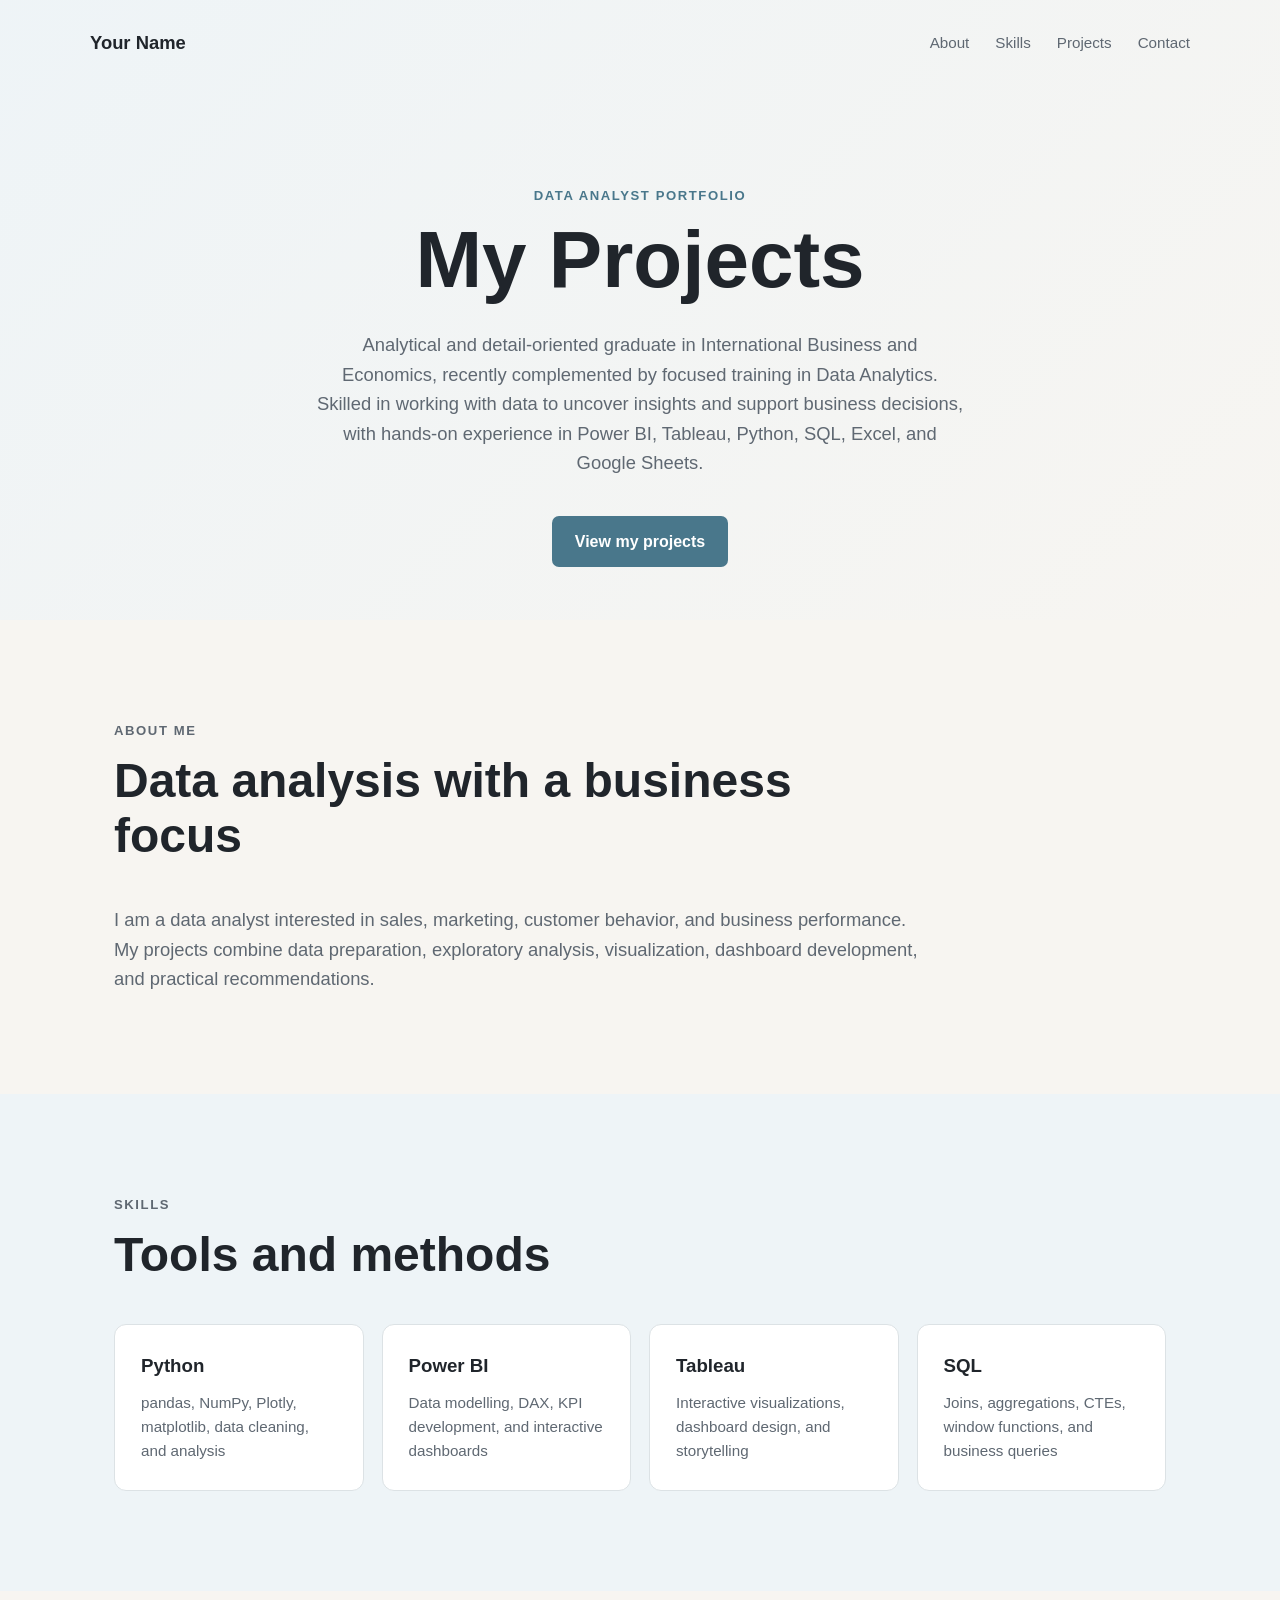
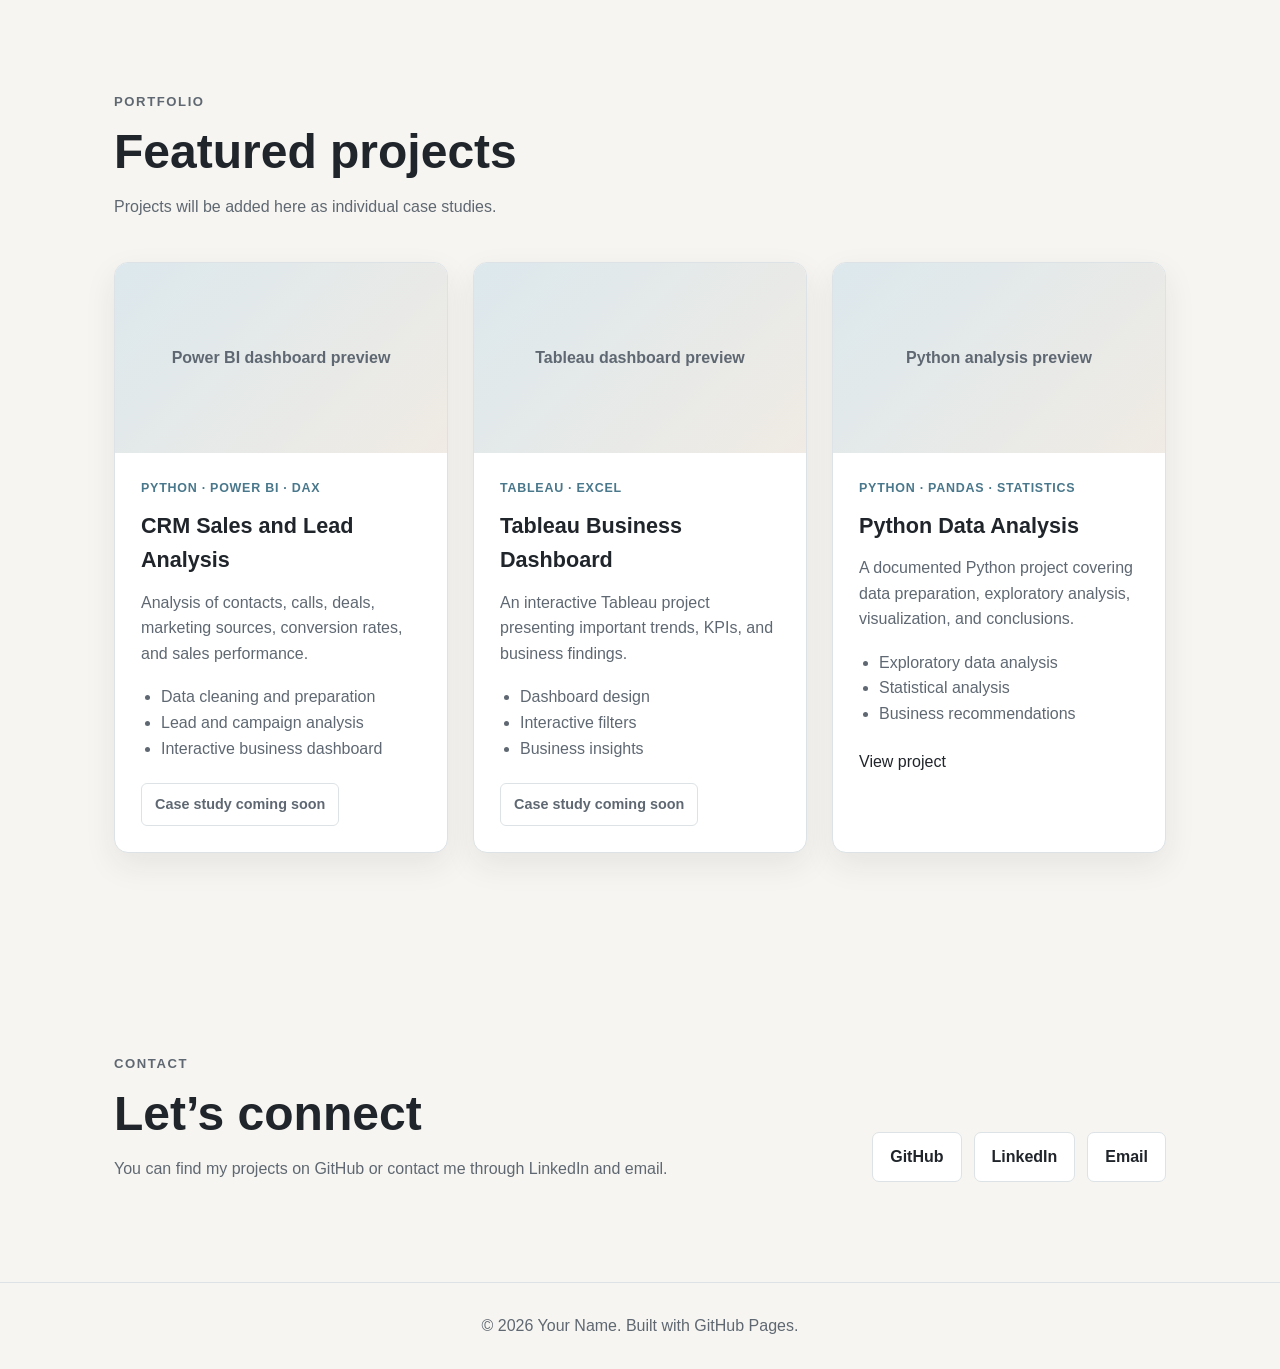
==== index.html @ 06b137b9 "Update index.html" ====
<!DOCTYPE html>
<html lang="en">
<head>
    <meta charset="UTF-8">

    <meta
        name="viewport"
        content="width=device-width, initial-scale=1.0"
    >

    <meta
        name="description"
        content="Data analyst portfolio featuring Python, Power BI, and Tableau projects."
    >

    <title>Kateryna Tevs | Data Analyst</title>

    <link rel="stylesheet" href="style.css">
</head>

<body>

    <header class="hero">
        <nav class="navigation">
            <a class="logo" href="#">Your Name</a>

            <div class="navigation-links">
                <a href="#about">About</a>
                <a href="#skills">Skills</a>
                <a href="#projects">Projects</a>
                <a href="#contact">Contact</a>
            </div>
        </nav>

        <div class="hero-content">
            <p class="eyebrow">Data Analyst Portfolio</p>

            <h1>
                My Projects
            </h1>

            <p class="hero-description">
              Analytical and detail-oriented graduate in International Business and Economics, recently complemented by focused training in Data Analytics. 
              Skilled in working with data to uncover insights and support business decisions, with hands-on experience in Power BI, Tableau, Python, SQL, Excel, and Google Sheets.
            </p>

            <a class="primary-button" href="#projects">
                View my projects
            </a>
        </div>
    </header>

    <main>

        <section id="about" class="section">
            <div class="section-heading">
                <p class="eyebrow">About me</p>
                <h2>Data analysis with a business focus</h2>
            </div>

            <p class="about-text">
                I am a data analyst interested in sales, marketing,
                customer behavior, and business performance. My projects
                combine data preparation, exploratory analysis,
                visualization, dashboard development, and practical
                recommendations.
            </p>
        </section>

        <section id="skills" class="section alternate-section">
            <div class="section-heading">
                <p class="eyebrow">Skills</p>
                <h2>Tools and methods</h2>
            </div>

            <div class="skills-grid">
                <div class="skill-card">
                    <h3>Python</h3>
                    <p>
                        pandas, NumPy, Plotly, matplotlib,
                        data cleaning, and analysis
                    </p>
                </div>

                <div class="skill-card">
                    <h3>Power BI</h3>
                    <p>
                        Data modelling, DAX, KPI development,
                        and interactive dashboards
                    </p>
                </div>

                <div class="skill-card">
                    <h3>Tableau</h3>
                    <p>
                        Interactive visualizations,
                        dashboard design, and storytelling
                    </p>
                </div>

                <div class="skill-card">
                    <h3>SQL</h3>
                    <p>
                        Joins, aggregations, CTEs,
                        window functions, and business queries
                    </p>
                </div>
            </div>
        </section>

        <section id="projects" class="section">
            <div class="section-heading">
                <p class="eyebrow">Portfolio</p>
                <h2>Featured projects</h2>

                <p>
                    Projects will be added here as individual
                    case studies.
                </p>
            </div>

            <div class="projects-grid">

                <article class="project-card">
                    <div class="project-image placeholder-image">
                        Power BI dashboard preview
                    </div>

                    <div class="project-content">
                        <p class="project-tools">
                            Python · Power BI · DAX
                        </p>

                        <h3>CRM Sales and Lead Analysis</h3>

                        <p>
                            Analysis of contacts, calls, deals,
                            marketing sources, conversion rates,
                            and sales performance.
                        </p>

                        <ul>
                            <li>Data cleaning and preparation</li>
                            <li>Lead and campaign analysis</li>
                            <li>Interactive business dashboard</li>
                        </ul>

                        <span class="coming-soon">
                            Case study coming soon
                        </span>
                    </div>
                </article>

                <article class="project-card">
                    <div class="project-image placeholder-image">
                        Tableau dashboard preview
                    </div>

                    <div class="project-content">
                        <p class="project-tools">
                            Tableau · Excel
                        </p>

                        <h3>Tableau Business Dashboard</h3>

                        <p>
                            An interactive Tableau project presenting
                            important trends, KPIs, and business findings.
                        </p>

                        <ul>
                            <li>Dashboard design</li>
                            <li>Interactive filters</li>
                            <li>Business insights</li>
                        </ul>

                        <span class="coming-soon">
                            Case study coming soon
                        </span>
                    </div>
                </article>

                <article class="project-card">
                    <div class="project-image placeholder-image">
                        Python analysis preview
                    </div>

                    <div class="project-content">
                        <p class="project-tools">
                            Python · pandas · Statistics
                        </p>

                        <h3>Python Data Analysis</h3>

                        <p>
                            A documented Python project covering data
                            preparation, exploratory analysis,
                            visualization, and conclusions.
                        </p>

                        <ul>
                            <li>Exploratory data analysis</li>
                            <li>Statistical analysis</li>
                            <li>Business recommendations</li>
                        </ul>

                        <a
                            class="project-button"
                            href="crm-project.html"
                        >
                            View project
                       </a>
                    </div>
                </article>

            </div>
        </section>

        <section id="contact" class="section contact-section">
            <div>
                <p class="eyebrow">Contact</p>
                <h2>Let’s connect</h2>

                <p>
                    You can find my projects on GitHub or contact
                    me through LinkedIn and email.
                </p>
            </div>

            <div class="contact-links">
                <a
                    href="https://github.com/YOUR-GITHUB-USERNAME"
                    target="_blank"
                    rel="noopener noreferrer"
                >
                    GitHub
                </a>

                <a
                    href="YOUR-LINKEDIN-URL"
                    target="_blank"
                    rel="noopener noreferrer"
                >
                    LinkedIn
                </a>

                <a href="mailto:YOUR-EMAIL">
                    Email
                </a>
            </div>
        </section>

    </main>

    <footer>
        <p>
            © 2026 Your Name. Built with GitHub Pages.
        </p>
    </footer>

</body>
</html>
---- style.css ----
:root {
    --background: #f7f5f1;
    --surface: #ffffff;
    --alternate: #eef4f7;
    --text: #20252b;
    --muted: #5f6872;
    --accent: #49778b;
    --accent-dark: #315a6c;
    --border: #dce2e5;
    --shadow: 0 12px 32px rgba(30, 42, 50, 0.08);
    --max-width: 1100px;
}

* {
    box-sizing: border-box;
    margin: 0;
    padding: 0;
}

html {
    scroll-behavior: smooth;
}

body {
    background: var(--background);
    color: var(--text);
    font-family:
        Arial,
        Helvetica,
        sans-serif;
    line-height: 1.6;
}

a {
    color: inherit;
    text-decoration: none;
}

.hero {
    min-height: 620px;
    padding: 0 24px;
    background:
        linear-gradient(
            135deg,
            rgba(238, 244, 247, 0.98),
            rgba(247, 245, 241, 0.96)
        );
}

.navigation {
    max-width: var(--max-width);
    margin: 0 auto;
    padding: 28px 0;
    display: flex;
    align-items: center;
    justify-content: space-between;
}

.logo {
    font-size: 1.15rem;
    font-weight: 700;
}

.navigation-links {
    display: flex;
    gap: 26px;
}

.navigation-links a {
    color: var(--muted);
    font-size: 0.95rem;
}

.navigation-links a:hover {
    color: var(--accent);
}

.hero-content {
    max-width: 780px;
    margin: 100px auto 0;
    text-align: center;
}

.eyebrow {
    margin-bottom: 12px;
    color: var(--accent);
    font-size: 0.82rem;
    font-weight: 700;
    letter-spacing: 0.12em;
    text-transform: uppercase;
}

h1 {
    max-width: 760px;
    margin: 0 auto;
    font-size: clamp(2.6rem, 7vw, 5rem);
    line-height: 1.05;
}

.hero-description {
    max-width: 650px;
    margin: 28px auto;
    color: var(--muted);
    font-size: 1.15rem;
}

.primary-button {
    display: inline-block;
    margin-top: 10px;
    padding: 13px 23px;
    border-radius: 7px;
    background: var(--accent);
    color: white;
    font-weight: 700;
}

.primary-button:hover {
    background: var(--accent-dark);
}

.section {
    max-width: var(--max-width);
    margin: 0 auto;
    padding: 100px 24px;
}

.alternate-section {
    max-width: none;
    padding-right: max(
        24px,
        calc((100% - var(--max-width)) / 2 + 24px)
    );
    padding-left: max(
        24px,
        calc((100% - var(--max-width)) / 2 + 24px)
    );
    background: var(--alternate);
}

.section-heading {
    max-width: 680px;
    margin-bottom: 42px;
}

.section-heading h2,
.contact-section h2 {
    margin-bottom: 15px;
    font-size: clamp(2rem, 4vw, 3rem);
    line-height: 1.15;
}

.section-heading p,
.about-text,
.contact-section p {
    color: var(--muted);
}

.about-text {
    max-width: 820px;
    font-size: 1.15rem;
}

.skills-grid {
    display: grid;
    grid-template-columns: repeat(4, 1fr);
    gap: 18px;
}

.skill-card {
    padding: 26px;
    border: 1px solid var(--border);
    border-radius: 12px;
    background: var(--surface);
}

.skill-card h3 {
    margin-bottom: 10px;
}

.skill-card p {
    color: var(--muted);
    font-size: 0.95rem;
}

.projects-grid {
    display: grid;
    grid-template-columns: repeat(3, 1fr);
    gap: 25px;
}

.project-card {
    overflow: hidden;
    border: 1px solid var(--border);
    border-radius: 14px;
    background: var(--surface);
    box-shadow: var(--shadow);
}

.project-image {
    width: 100%;
    min-height: 190px;
}

.placeholder-image {
    display: flex;
    align-items: center;
    justify-content: center;
    padding: 25px;
    background:
        linear-gradient(
            135deg,
            #dce8ed,
            #f0ebe4
        );
    color: var(--muted);
    font-weight: 700;
    text-align: center;
}

.project-content {
    padding: 26px;
}

.project-tools {
    margin-bottom: 10px;
    color: var(--accent);
    font-size: 0.78rem;
    font-weight: 700;
    letter-spacing: 0.06em;
    text-transform: uppercase;
}

.project-content h3 {
    margin-bottom: 12px;
    font-size: 1.35rem;
}

.project-content > p:not(.project-tools) {
    color: var(--muted);
}

.project-content ul {
    margin: 18px 0 22px 20px;
    color: var(--muted);
}

.coming-soon {
    display: inline-block;
    padding: 9px 13px;
    border: 1px solid var(--border);
    border-radius: 6px;
    color: var(--muted);
    font-size: 0.9rem;
    font-weight: 700;
}

.contact-section {
    display: flex;
    align-items: end;
    justify-content: space-between;
    gap: 40px;
}

.contact-section > div:first-child {
    max-width: 620px;
}

.contact-links {
    display: flex;
    flex-wrap: wrap;
    gap: 12px;
}

.contact-links a {
    padding: 11px 17px;
    border: 1px solid var(--border);
    border-radius: 7px;
    background: var(--surface);
    font-weight: 700;
}

.contact-links a:hover {
    border-color: var(--accent);
    color: var(--accent);
}

footer {
    padding: 30px 24px;
    border-top: 1px solid var(--border);
    color: var(--muted);
    text-align: center;
}

@media (max-width: 900px) {
    .skills-grid {
        grid-template-columns: repeat(2, 1fr);
    }

    .projects-grid {
        grid-template-columns: 1fr;
    }
}

@media (max-width: 650px) {
    .navigation {
        align-items: flex-start;
        gap: 20px;
    }

    .navigation-links {
        flex-direction: column;
        gap: 6px;
        text-align: right;
    }

    .hero-content {
        margin-top: 65px;
    }

    .skills-grid {
        grid-template-columns: 1fr;
    }

    .contact-section {
        align-items: flex-start;
        flex-direction: column;
    }
}

.project-header {
    padding: 0 24px;
    border-bottom: 1px solid var(--border);
    background: var(--surface);
}

.project-page {
    max-width: 950px;
    margin: 0 auto;
    padding: 80px 24px 110px;
}

.project-introduction {
    margin-bottom: 80px;
}

.project-introduction h1 {
    max-width: 850px;
    margin: 0;
    font-size: clamp(2.6rem, 6vw, 4.8rem);
}

.project-summary {
    max-width: 760px;
    margin-top: 25px;
    color: var(--muted);
    font-size: 1.2rem;
}

.project-section {
    margin-bottom: 80px;
}

.project-section h2 {
    margin-bottom: 18px;
    font-size: clamp(1.7rem, 4vw, 2.5rem);
}

.project-section > p {
    max-width: 780px;
    margin-bottom: 28px;
    color: var(--muted);
    font-size: 1.05rem;
}

.workflow-list,
.findings-list {
    margin-left: 24px;
    color: var(--muted);
}

.workflow-list li,
.findings-list li {
    margin-bottom: 12px;
    padding-left: 6px;
}

.project-screenshot {
    display: block;
    width: 100%;
    height: auto;
    border: 1px solid var(--border);
    border-radius: 12px;
    box-shadow: var(--shadow);
}

.screenshot-link {
    display: block;
}

.screenshot-link:hover .project-screenshot {
    transform: translateY(-2px);
}

.project-screenshot {
    transition: transform 0.2s ease;
}

.project-tags {
    display: flex;
    flex-wrap: wrap;
    gap: 10px;
}

.project-tags span {
    padding: 8px 13px;
    border: 1px solid var(--border);
    border-radius: 20px;
    background: var(--surface);
    color: var(--muted);
    font-size: 0.9rem;
    font-weight: 700;
}

.project-navigation {
    padding-top: 20px;
}
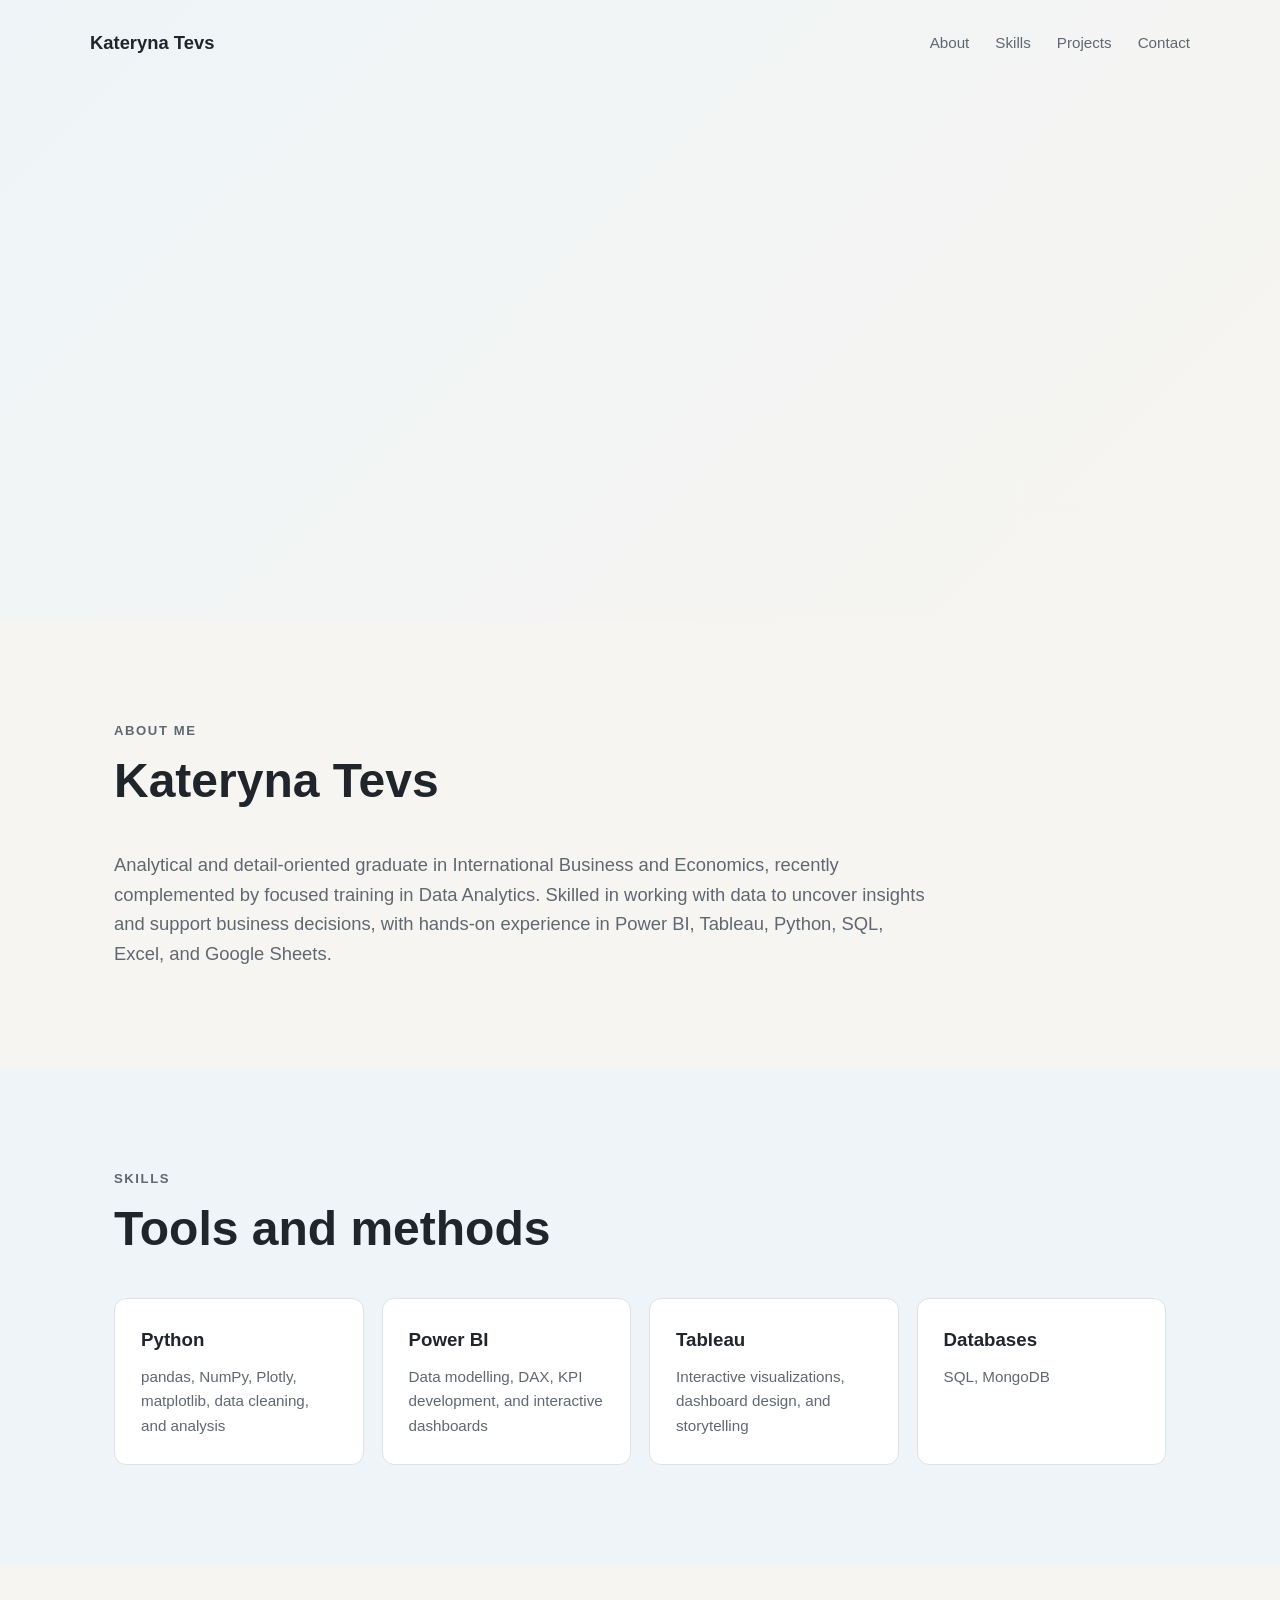
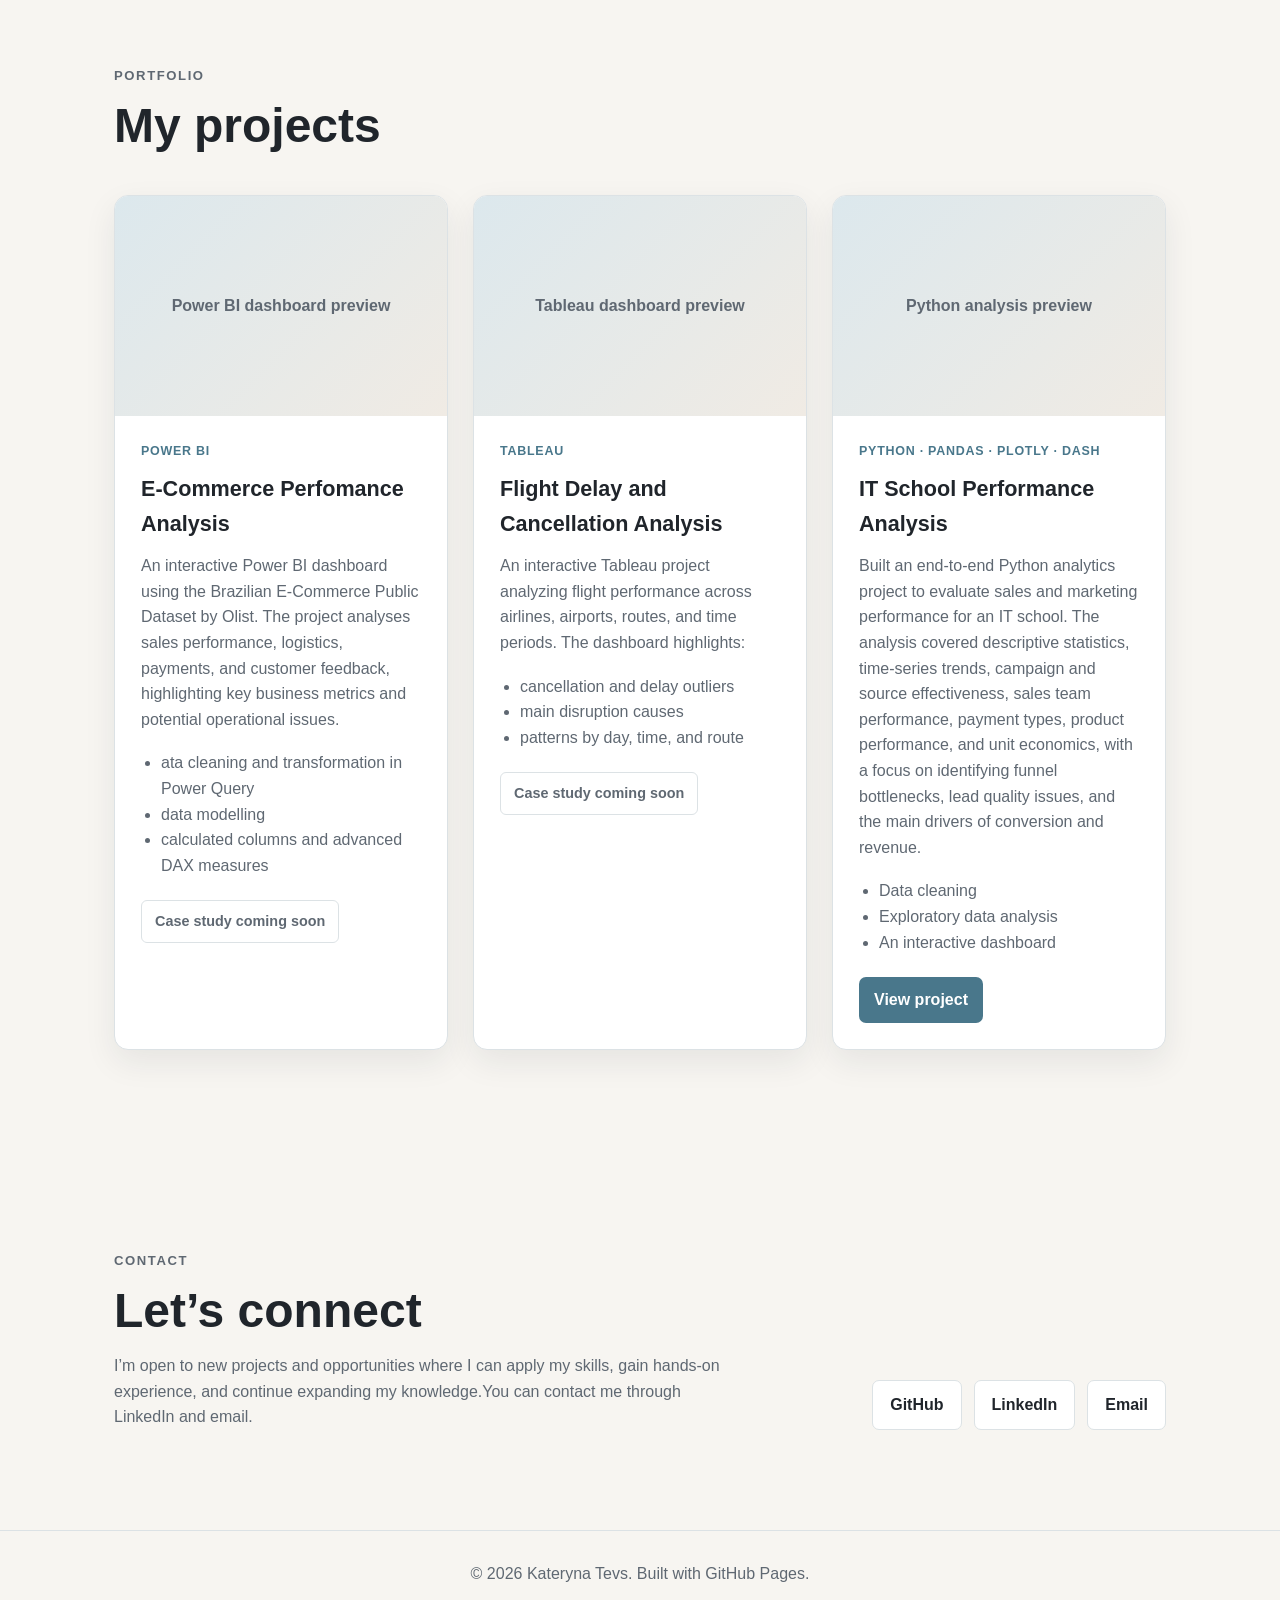
==== commit e80fd929: "Update index.html" ====
--- a/index.html
+++ b/index.html
@@ -22,7 +22,7 @@
 
     <header class="hero">
         <nav class="navigation">
-            <a class="logo" href="#">Your Name</a>
+            <a class="logo" href="#">Kateryna Tevs</a>
 
             <div class="navigation-links">
                 <a href="#about">About</a>
@@ -32,22 +32,6 @@
             </div>
         </nav>
 
-        <div class="hero-content">
-            <p class="eyebrow">Data Analyst Portfolio</p>
-
-            <h1>
-                My Projects
-            </h1>
-
-            <p class="hero-description">
-              Analytical and detail-oriented graduate in International Business and Economics, recently complemented by focused training in Data Analytics. 
-              Skilled in working with data to uncover insights and support business decisions, with hands-on experience in Power BI, Tableau, Python, SQL, Excel, and Google Sheets.
-            </p>
-
-            <a class="primary-button" href="#projects">
-                View my projects
-            </a>
-        </div>
     </header>
 
     <main>
@@ -55,15 +39,12 @@
         <section id="about" class="section">
             <div class="section-heading">
                 <p class="eyebrow">About me</p>
-                <h2>Data analysis with a business focus</h2>
+                <h2>Kateryna Tevs</h2>
             </div>
 
             <p class="about-text">
-                I am a data analyst interested in sales, marketing,
-                customer behavior, and business performance. My projects
-                combine data preparation, exploratory analysis,
-                visualization, dashboard development, and practical
-                recommendations.
+              Analytical and detail-oriented graduate in International Business and Economics, recently complemented by focused training in Data Analytics. 
+              Skilled in working with data to uncover insights and support business decisions, with hands-on experience in Power BI, Tableau, Python, SQL, Excel, and Google Sheets.
             </p>
         </section>
 
@@ -99,10 +80,9 @@
                 </div>
 
                 <div class="skill-card">
-                    <h3>SQL</h3>
-                    <p>
-                        Joins, aggregations, CTEs,
-                        window functions, and business queries
+                    <h3>Databases </h3>
+                    <p>
+                        SQL, MongoDB
                     </p>
                 </div>
             </div>
@@ -111,12 +91,7 @@
         <section id="projects" class="section">
             <div class="section-heading">
                 <p class="eyebrow">Portfolio</p>
-                <h2>Featured projects</h2>
-
-                <p>
-                    Projects will be added here as individual
-                    case studies.
-                </p>
+                <h2>My projects</h2>
             </div>
 
             <div class="projects-grid">
@@ -128,21 +103,20 @@
 
                     <div class="project-content">
                         <p class="project-tools">
-                            Python · Power BI · DAX
-                        </p>
-
-                        <h3>CRM Sales and Lead Analysis</h3>
+                            Power BI
+                        </p>
+
+                        <h3>E-Commerce Perfomance Analysis</h3>
 
                         <p>
-                            Analysis of contacts, calls, deals,
-                            marketing sources, conversion rates,
-                            and sales performance.
+                            An interactive Power BI dashboard using the Brazilian E-Commerce Public Dataset by Olist. 
+                            The project analyses sales performance, logistics, payments, and customer feedback, highlighting key business metrics and potential operational issues. 
                         </p>
 
                         <ul>
-                            <li>Data cleaning and preparation</li>
-                            <li>Lead and campaign analysis</li>
-                            <li>Interactive business dashboard</li>
+                            <li>ata cleaning and transformation in Power Query</li>
+                            <li>data modelling</li>
+                            <li>calculated columns and advanced DAX measures</li>
                         </ul>
 
                         <span class="coming-soon">
@@ -158,20 +132,19 @@
 
                     <div class="project-content">
                         <p class="project-tools">
-                            Tableau · Excel
-                        </p>
-
-                        <h3>Tableau Business Dashboard</h3>
+                            Tableau 
+                        </p>
+
+                        <h3>Flight Delay and Cancellation Analysis</h3>
 
                         <p>
-                            An interactive Tableau project presenting
-                            important trends, KPIs, and business findings.
+                            An interactive Tableau project analyzing flight performance across airlines, airports, routes, and time periods. The dashboard highlights:
                         </p>
 
                         <ul>
-                            <li>Dashboard design</li>
-                            <li>Interactive filters</li>
-                            <li>Business insights</li>
+                            <li>cancellation and delay outliers</li>
+                            <li>main disruption causes</li>
+                            <li>patterns by day, time, and route</li>
                         </ul>
 
                         <span class="coming-soon">
@@ -187,21 +160,21 @@
 
                     <div class="project-content">
                         <p class="project-tools">
-                            Python · pandas · Statistics
-                        </p>
-
-                        <h3>Python Data Analysis</h3>
+                            Python · pandas · Plotly · Dash
+                        </p>
+
+                        <h3>IT School Performance Analysis</h3>
 
                         <p>
-                            A documented Python project covering data
-                            preparation, exploratory analysis,
-                            visualization, and conclusions.
+                           Built an end-to-end Python analytics project to evaluate sales and marketing performance for an IT school. 
+                           The analysis covered descriptive statistics, time-series trends, campaign and source effectiveness, sales team performance, payment types, product performance, and unit economics, 
+                           with a focus on identifying funnel bottlenecks, lead quality issues, and the main drivers of conversion and revenue.
                         </p>
 
                         <ul>
+                            <li>Data cleaning</li>
                             <li>Exploratory data analysis</li>
-                            <li>Statistical analysis</li>
-                            <li>Business recommendations</li>
+                            <li> An interactive dashboard</li>
                         </ul>
 
                         <a
@@ -209,7 +182,7 @@
                             href="crm-project.html"
                         >
                             View project
-                       </a>
+                        </a>
                     </div>
                 </article>
 
@@ -222,14 +195,14 @@
                 <h2>Let’s connect</h2>
 
                 <p>
-                    You can find my projects on GitHub or contact
+                    I’m open to new projects and opportunities where I can apply my skills, gain hands-on experience, and continue expanding my knowledge.You can contact
                     me through LinkedIn and email.
                 </p>
             </div>
 
             <div class="contact-links">
                 <a
-                    href="https://github.com/YOUR-GITHUB-USERNAME"
+                    href="https://github.com/katetevs"
                     target="_blank"
                     rel="noopener noreferrer"
                 >
@@ -237,14 +210,14 @@
                 </a>
 
                 <a
-                    href="YOUR-LINKEDIN-URL"
+                    href="www.linkedin.com/in/kateryna-tevs-664054401"
                     target="_blank"
                     rel="noopener noreferrer"
                 >
                     LinkedIn
                 </a>
 
-                <a href="mailto:YOUR-EMAIL">
+                <a href="mailto:tkate.studium@gmail.com">
                     Email
                 </a>
             </div>
@@ -254,7 +227,7 @@
 
     <footer>
         <p>
-            © 2026 Your Name. Built with GitHub Pages.
+            © 2026 Kateryna Tevs. Built with GitHub Pages.
         </p>
     </footer>
 
--- a/style.css
+++ b/style.css
@@ -11,6 +11,8 @@
     --max-width: 1100px;
 }
 
+/* General reset */
+
 * {
     box-sizing: border-box;
     margin: 0;
@@ -24,10 +26,7 @@
 body {
     background: var(--background);
     color: var(--text);
-    font-family:
-        Arial,
-        Helvetica,
-        sans-serif;
+    font-family: Arial, Helvetica, sans-serif;
     line-height: 1.6;
 }
 
@@ -35,6 +34,42 @@
     color: inherit;
     text-decoration: none;
 }
+
+img {
+    max-width: 100%;
+}
+
+/* Navigation */
+
+.navigation {
+    display: flex;
+    align-items: center;
+    justify-content: space-between;
+    max-width: var(--max-width);
+    margin: 0 auto;
+    padding: 28px 0;
+}
+
+.logo {
+    font-size: 1.15rem;
+    font-weight: 700;
+}
+
+.navigation-links {
+    display: flex;
+    gap: 26px;
+}
+
+.navigation-links a {
+    color: var(--muted);
+    font-size: 0.95rem;
+}
+
+.navigation-links a:hover {
+    color: var(--accent);
+}
+
+/* Homepage hero */
 
 .hero {
     min-height: 620px;
@@ -47,34 +82,6 @@
         );
 }
 
-.navigation {
-    max-width: var(--max-width);
-    margin: 0 auto;
-    padding: 28px 0;
-    display: flex;
-    align-items: center;
-    justify-content: space-between;
-}
-
-.logo {
-    font-size: 1.15rem;
-    font-weight: 700;
-}
-
-.navigation-links {
-    display: flex;
-    gap: 26px;
-}
-
-.navigation-links a {
-    color: var(--muted);
-    font-size: 0.95rem;
-}
-
-.navigation-links a:hover {
-    color: var(--accent);
-}
-
 .hero-content {
     max-width: 780px;
     margin: 100px auto 0;
@@ -104,19 +111,36 @@
     font-size: 1.15rem;
 }
 
-.primary-button {
+/* Buttons */
+
+.primary-button,
+.project-button {
     display: inline-block;
-    margin-top: 10px;
-    padding: 13px 23px;
     border-radius: 7px;
     background: var(--accent);
     color: white;
     font-weight: 700;
-}
-
-.primary-button:hover {
+    transition:
+        background 0.2s ease,
+        transform 0.2s ease;
+}
+
+.primary-button {
+    margin-top: 10px;
+    padding: 13px 23px;
+}
+
+.project-button {
+    padding: 10px 15px;
+}
+
+.primary-button:hover,
+.project-button:hover {
     background: var(--accent-dark);
-}
+    transform: translateY(-1px);
+}
+
+/* Main sections */
 
 .section {
     max-width: var(--max-width);
@@ -160,6 +184,8 @@
     font-size: 1.15rem;
 }
 
+/* Skills */
+
 .skills-grid {
     display: grid;
     grid-template-columns: repeat(4, 1fr);
@@ -181,6 +207,8 @@
     color: var(--muted);
     font-size: 0.95rem;
 }
+
+/* Project cards */
 
 .projects-grid {
     display: grid;
@@ -197,14 +225,18 @@
 }
 
 .project-image {
+    display: block;
     width: 100%;
-    min-height: 190px;
+    height: 220px;
+    object-fit: cover;
+    object-position: top;
 }
 
 .placeholder-image {
     display: flex;
     align-items: center;
     justify-content: center;
+    min-height: 220px;
     padding: 25px;
     background:
         linear-gradient(
@@ -254,9 +286,11 @@
     font-weight: 700;
 }
 
+/* Contact section */
+
 .contact-section {
     display: flex;
-    align-items: end;
+    align-items: flex-end;
     justify-content: space-between;
     gap: 40px;
 }
@@ -277,55 +311,19 @@
     border-radius: 7px;
     background: var(--surface);
     font-weight: 700;
+    transition:
+        border-color 0.2s ease,
+        color 0.2s ease,
+        transform 0.2s ease;
 }
 
 .contact-links a:hover {
     border-color: var(--accent);
     color: var(--accent);
-}
-
-footer {
-    padding: 30px 24px;
-    border-top: 1px solid var(--border);
-    color: var(--muted);
-    text-align: center;
-}
-
-@media (max-width: 900px) {
-    .skills-grid {
-        grid-template-columns: repeat(2, 1fr);
-    }
-
-    .projects-grid {
-        grid-template-columns: 1fr;
-    }
-}
-
-@media (max-width: 650px) {
-    .navigation {
-        align-items: flex-start;
-        gap: 20px;
-    }
-
-    .navigation-links {
-        flex-direction: column;
-        gap: 6px;
-        text-align: right;
-    }
-
-    .hero-content {
-        margin-top: 65px;
-    }
-
-    .skills-grid {
-        grid-template-columns: 1fr;
-    }
-
-    .contact-section {
-        align-items: flex-start;
-        flex-direction: column;
-    }
-}
+    transform: translateY(-1px);
+}
+
+/* Separate project pages */
 
 .project-header {
     padding: 0 24px;
@@ -382,6 +380,12 @@
 .findings-list li {
     margin-bottom: 12px;
     padding-left: 6px;
+}
+
+/* Project screenshots */
+
+.screenshot-link {
+    display: block;
 }
 
 .project-screenshot {
@@ -391,19 +395,14 @@
     border: 1px solid var(--border);
     border-radius: 12px;
     box-shadow: var(--shadow);
-}
-
-.screenshot-link {
-    display: block;
+    transition: transform 0.2s ease;
 }
 
 .screenshot-link:hover .project-screenshot {
     transform: translateY(-2px);
 }
 
-.project-screenshot {
-    transition: transform 0.2s ease;
-}
+/* Project tags */
 
 .project-tags {
     display: flex;
@@ -424,3 +423,93 @@
 .project-navigation {
     padding-top: 20px;
 }
+
+/* Footer */
+
+footer {
+    padding: 30px 24px;
+    border-top: 1px solid var(--border);
+    color: var(--muted);
+    text-align: center;
+}
+
+/* Tablet */
+
+@media (max-width: 900px) {
+    .skills-grid {
+        grid-template-columns: repeat(2, 1fr);
+    }
+
+    .projects-grid {
+        grid-template-columns: 1fr;
+    }
+
+    .project-page {
+        padding-top: 60px;
+    }
+
+    .project-introduction {
+        margin-bottom: 60px;
+    }
+
+    .project-section {
+        margin-bottom: 60px;
+    }
+}
+
+/* Mobile */
+
+@media (max-width: 650px) {
+    .navigation {
+        align-items: flex-start;
+        gap: 20px;
+    }
+
+    .navigation-links {
+        flex-direction: column;
+        gap: 6px;
+        text-align: right;
+    }
+
+    .hero {
+        min-height: 560px;
+    }
+
+    .hero-content {
+        margin-top: 65px;
+    }
+
+    .section {
+        padding-top: 70px;
+        padding-bottom: 70px;
+    }
+
+    .skills-grid {
+        grid-template-columns: 1fr;
+    }
+
+    .contact-section {
+        align-items: flex-start;
+        flex-direction: column;
+    }
+
+    .project-page {
+        padding: 45px 18px 80px;
+    }
+
+    .project-introduction {
+        margin-bottom: 50px;
+    }
+
+    .project-section {
+        margin-bottom: 50px;
+    }
+
+    .project-summary {
+        font-size: 1.05rem;
+    }
+
+    .project-image {
+        height: 190px;
+    }
+}
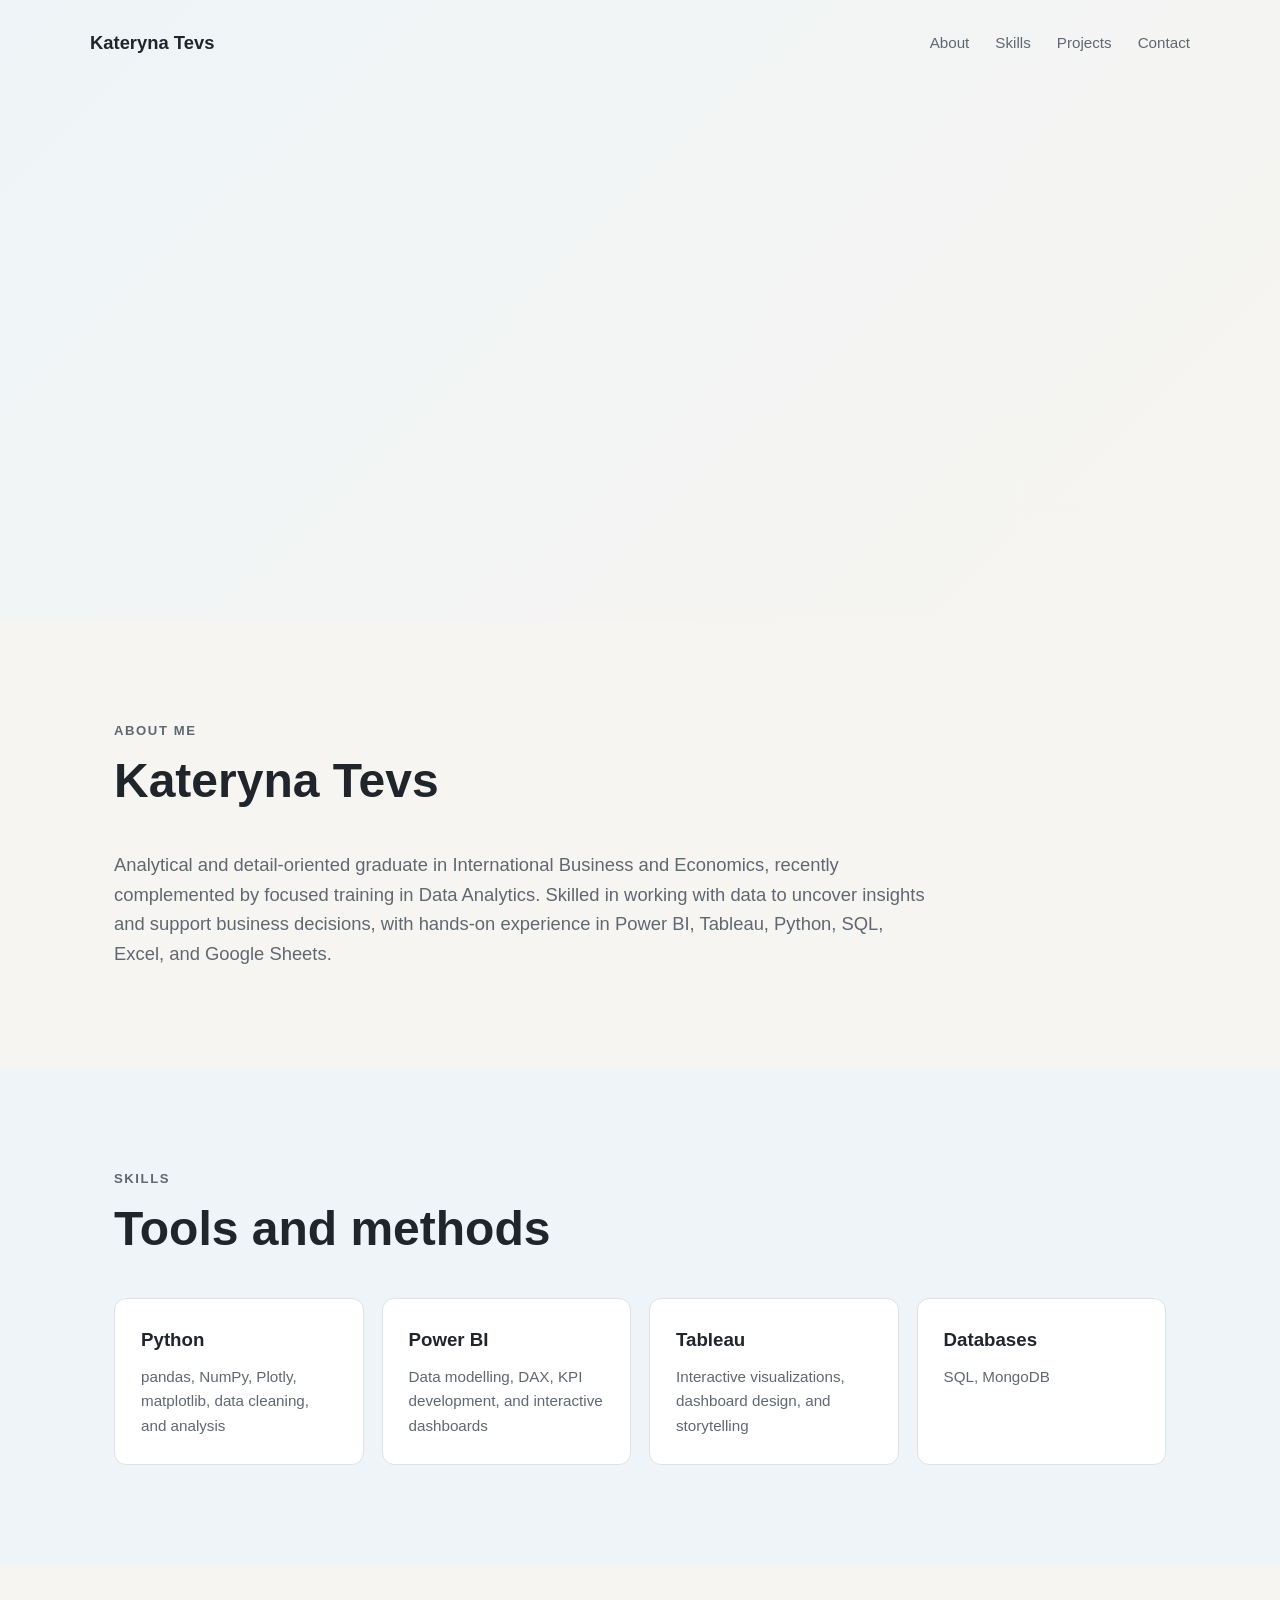
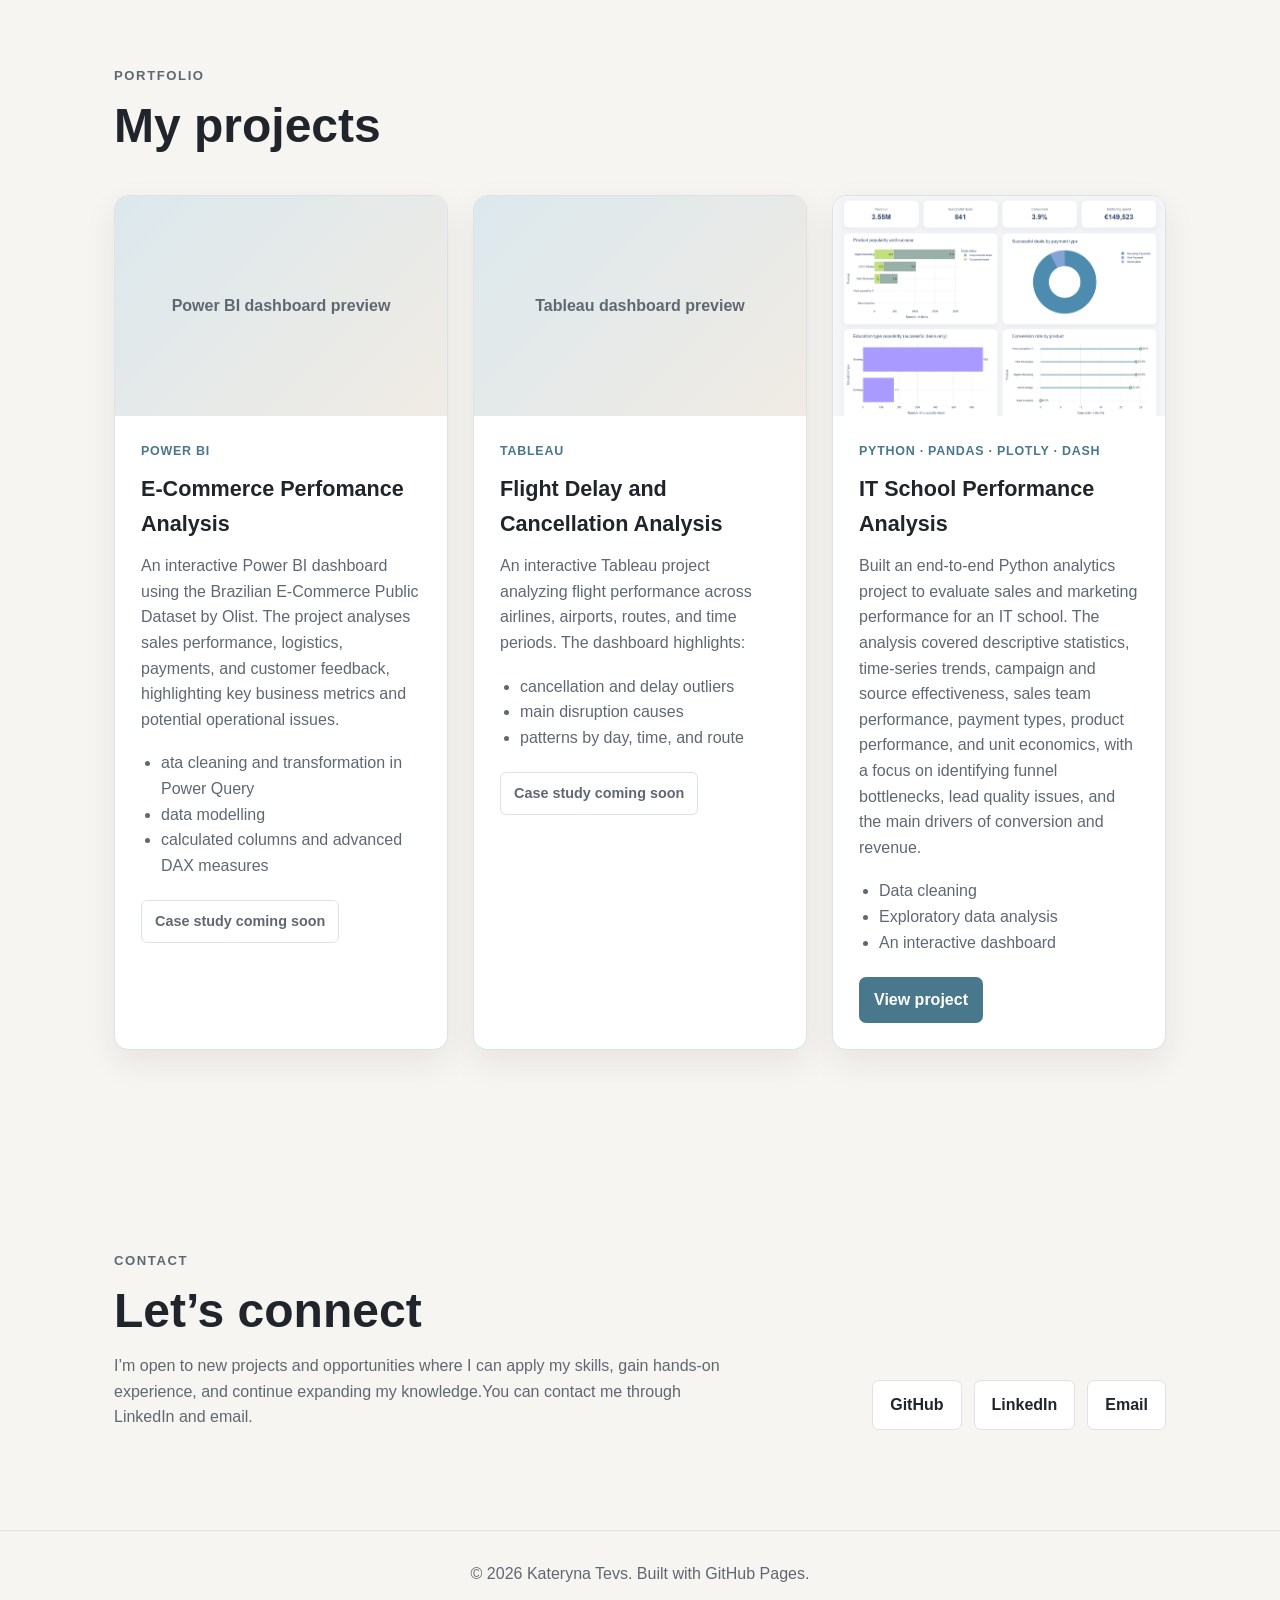
==== commit 446fe362: "Update index.html" ====
--- a/index.html
+++ b/index.html
@@ -154,9 +154,11 @@
                 </article>
 
                 <article class="project-card">
-                    <div class="project-image placeholder-image">
-                        Python analysis preview
-                    </div>
+                    <img
+                        class="project-image"
+                        src="images/crm/python_preview.png"
+                        alt="CRM dashboard overview"
+                    >
 
                     <div class="project-content">
                         <p class="project-tools">
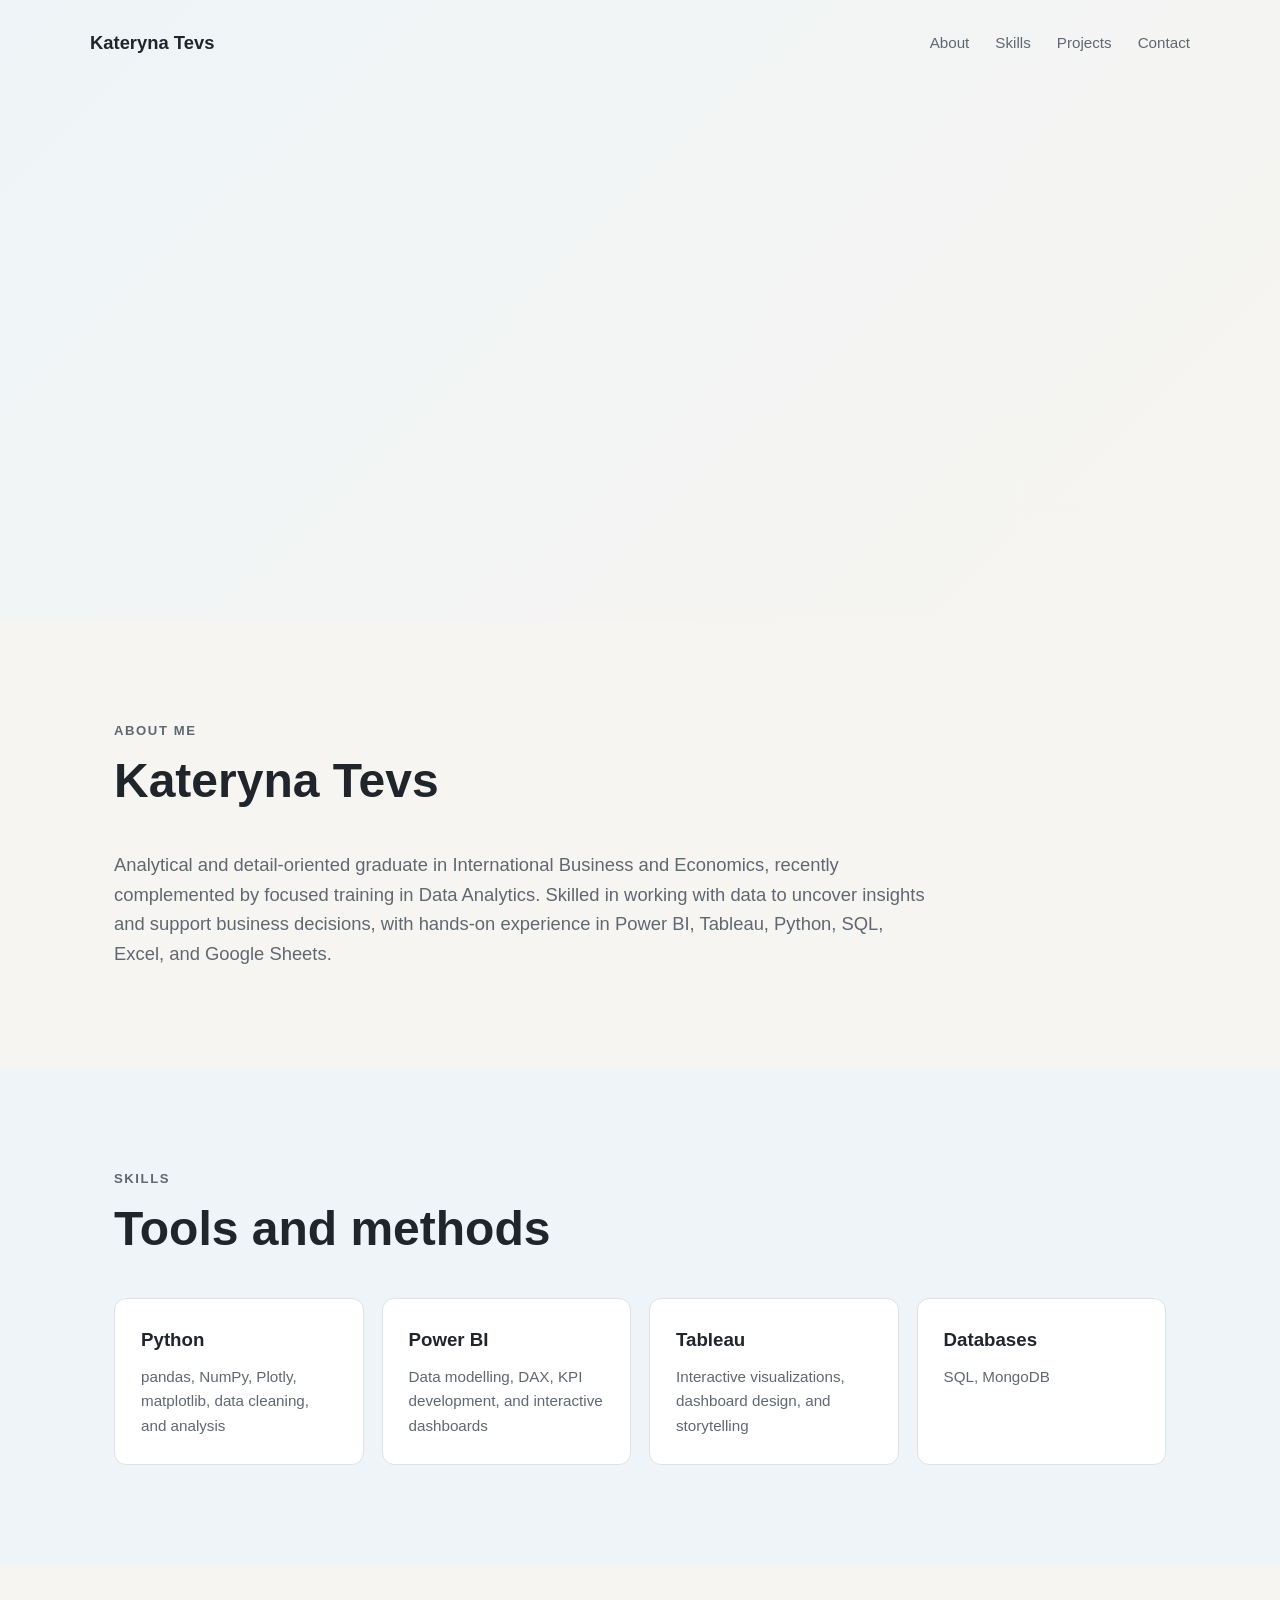
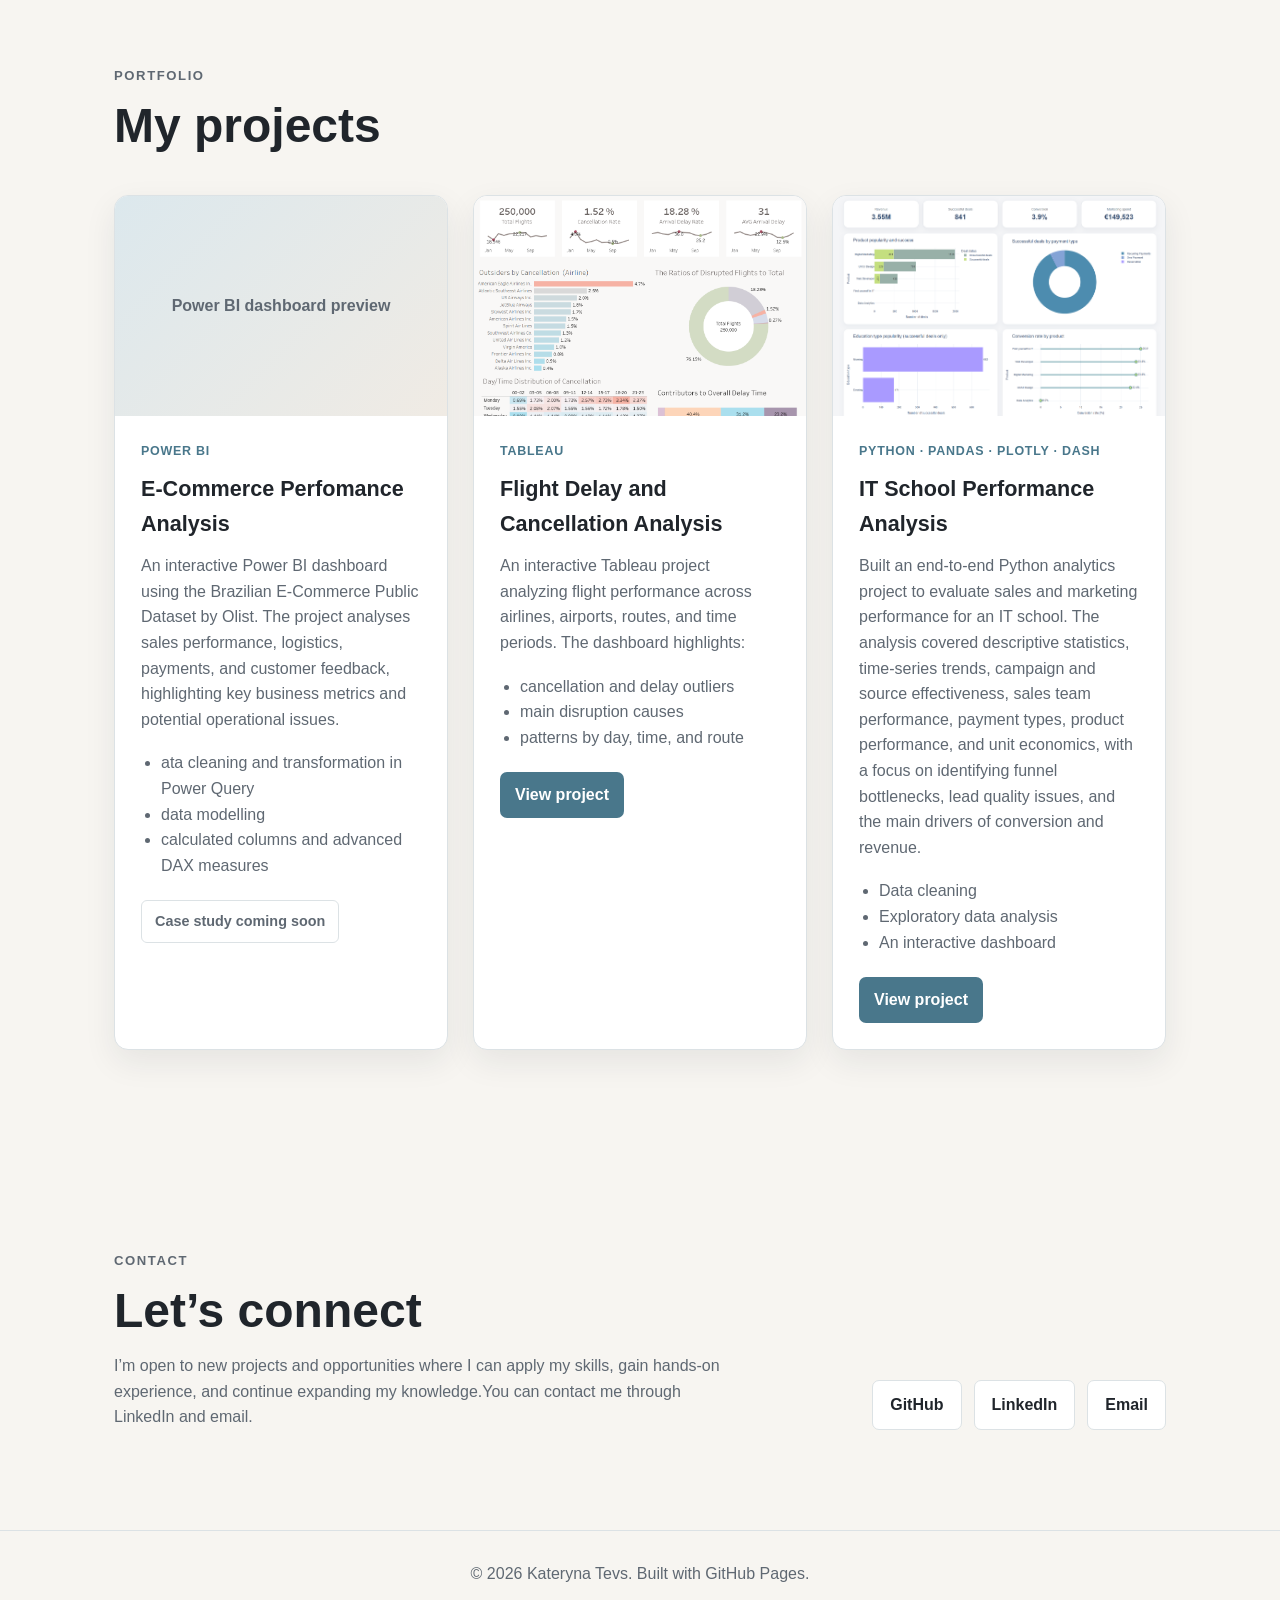
==== commit 10a4d1f2: "Update index.html" ====
--- a/index.html
+++ b/index.html
@@ -126,9 +126,11 @@
                 </article>
 
                 <article class="project-card">
-                    <div class="project-image placeholder-image">
-                        Tableau dashboard preview
-                    </div>
+                    <img
+                        class="project-image"
+                        src="images/tableau/tableau_preview.png"
+                        alt="Tableau dashboard overview"
+                    >
 
                     <div class="project-content">
                         <p class="project-tools">
@@ -147,9 +149,12 @@
                             <li>patterns by day, time, and route</li>
                         </ul>
 
-                        <span class="coming-soon">
-                            Case study coming soon
-                        </span>
+                        <a
+                            class="project-button"
+                            href="tableau-project.html"
+                        >
+                            View project
+                        </a>
                     </div>
                 </article>
 
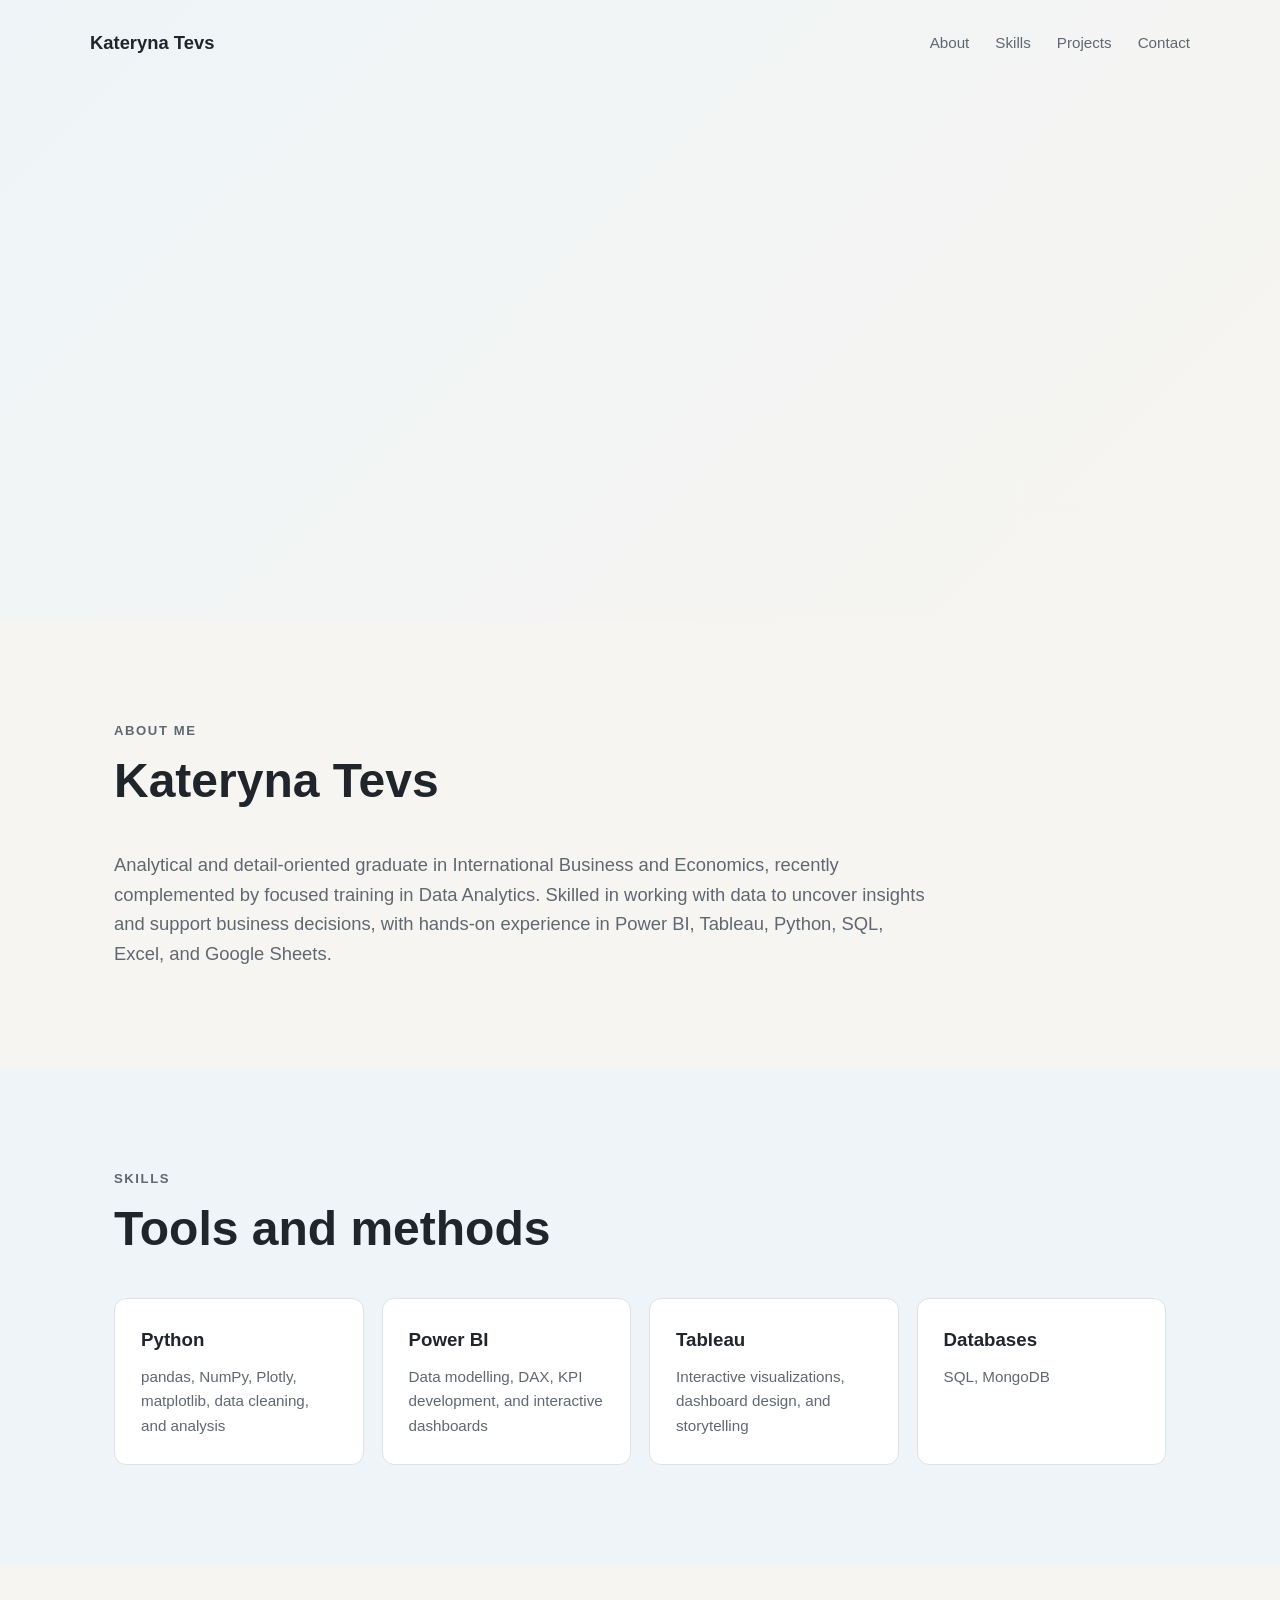
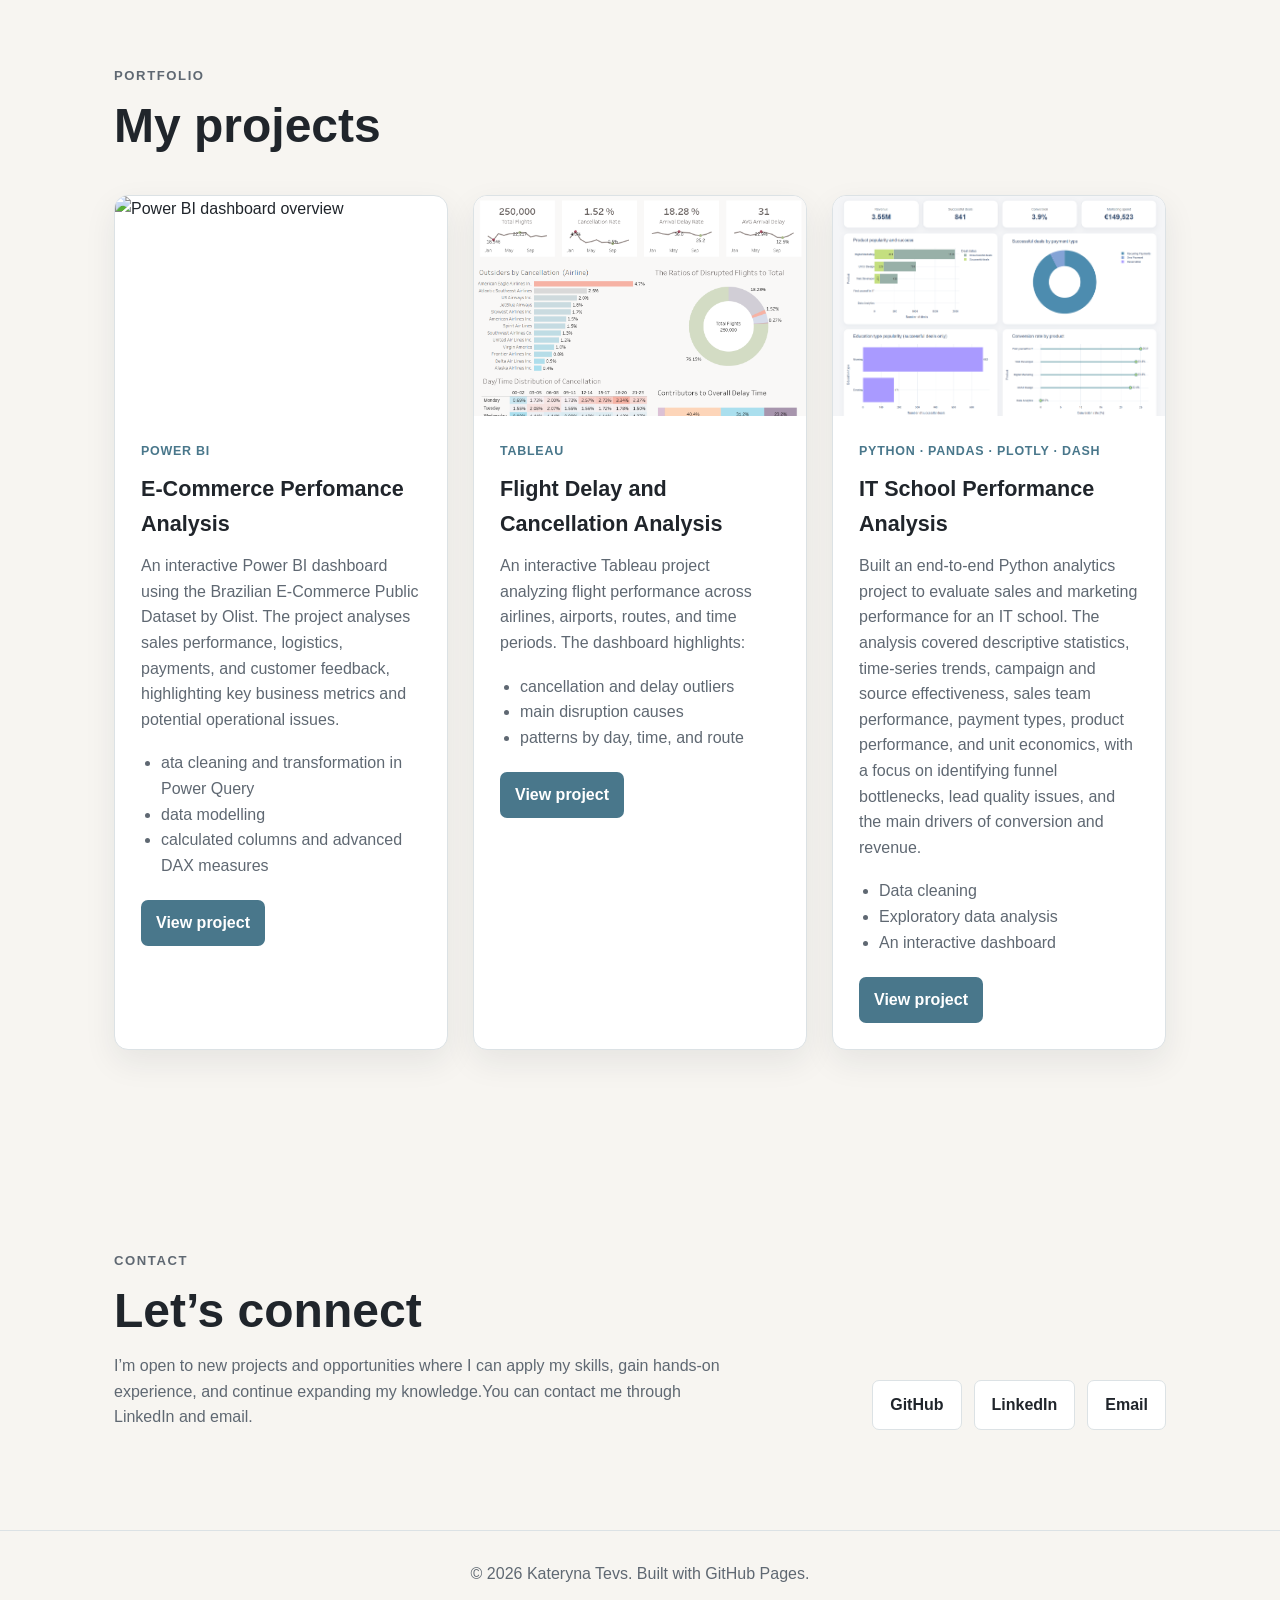
==== commit 0edd1f88: "Update index.html" ====
--- a/index.html
+++ b/index.html
@@ -97,9 +97,11 @@
             <div class="projects-grid">
 
                 <article class="project-card">
-                    <div class="project-image placeholder-image">
-                        Power BI dashboard preview
-                    </div>
+                    <img
+                        class="project-image"
+                        src="images/tableau/powerbi_preview.png"
+                        alt="Power BI dashboard overview"
+                    >
 
                     <div class="project-content">
                         <p class="project-tools">
@@ -118,10 +120,13 @@
                             <li>data modelling</li>
                             <li>calculated columns and advanced DAX measures</li>
                         </ul>
-
-                        <span class="coming-soon">
-                            Case study coming soon
-                        </span>
+                        <a
+                            class="project-button"
+                            href="power-bi-project.html"
+                        >
+                            View project
+                        </a>
+
                     </div>
                 </article>
 
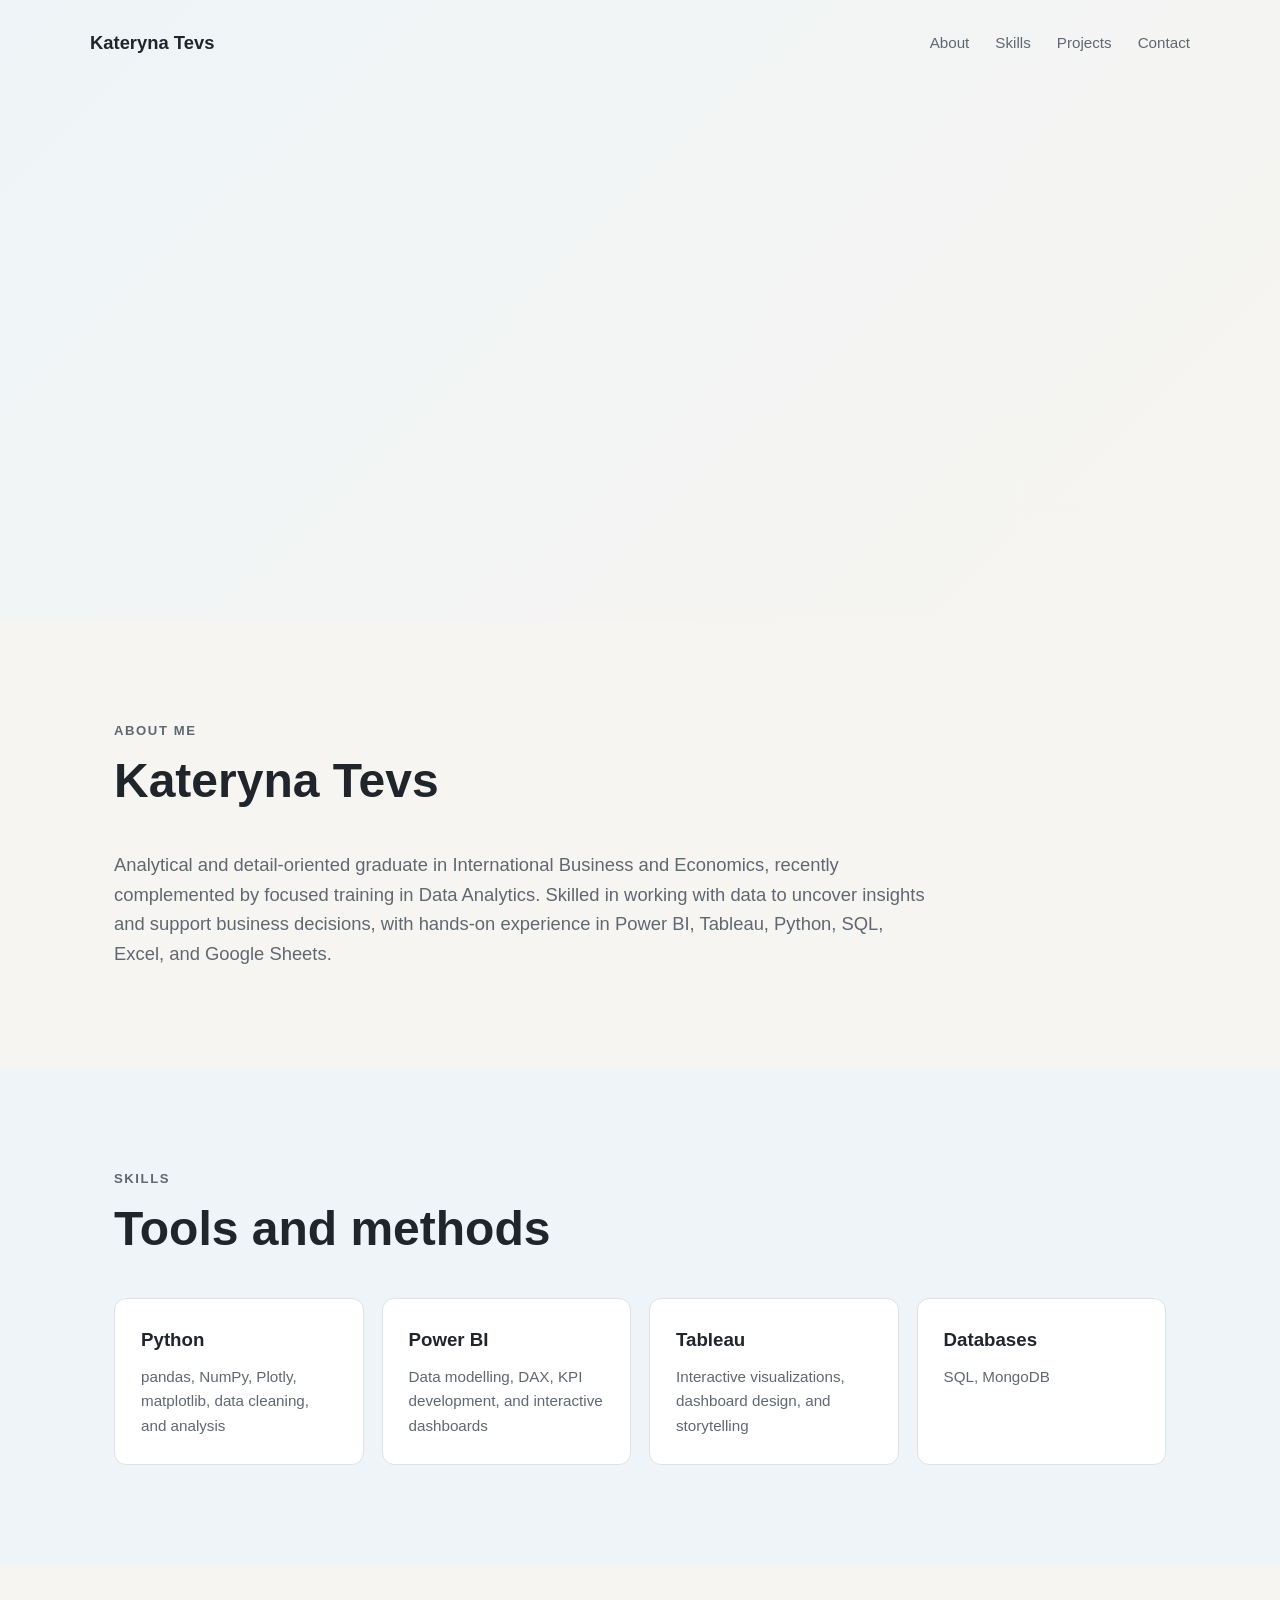
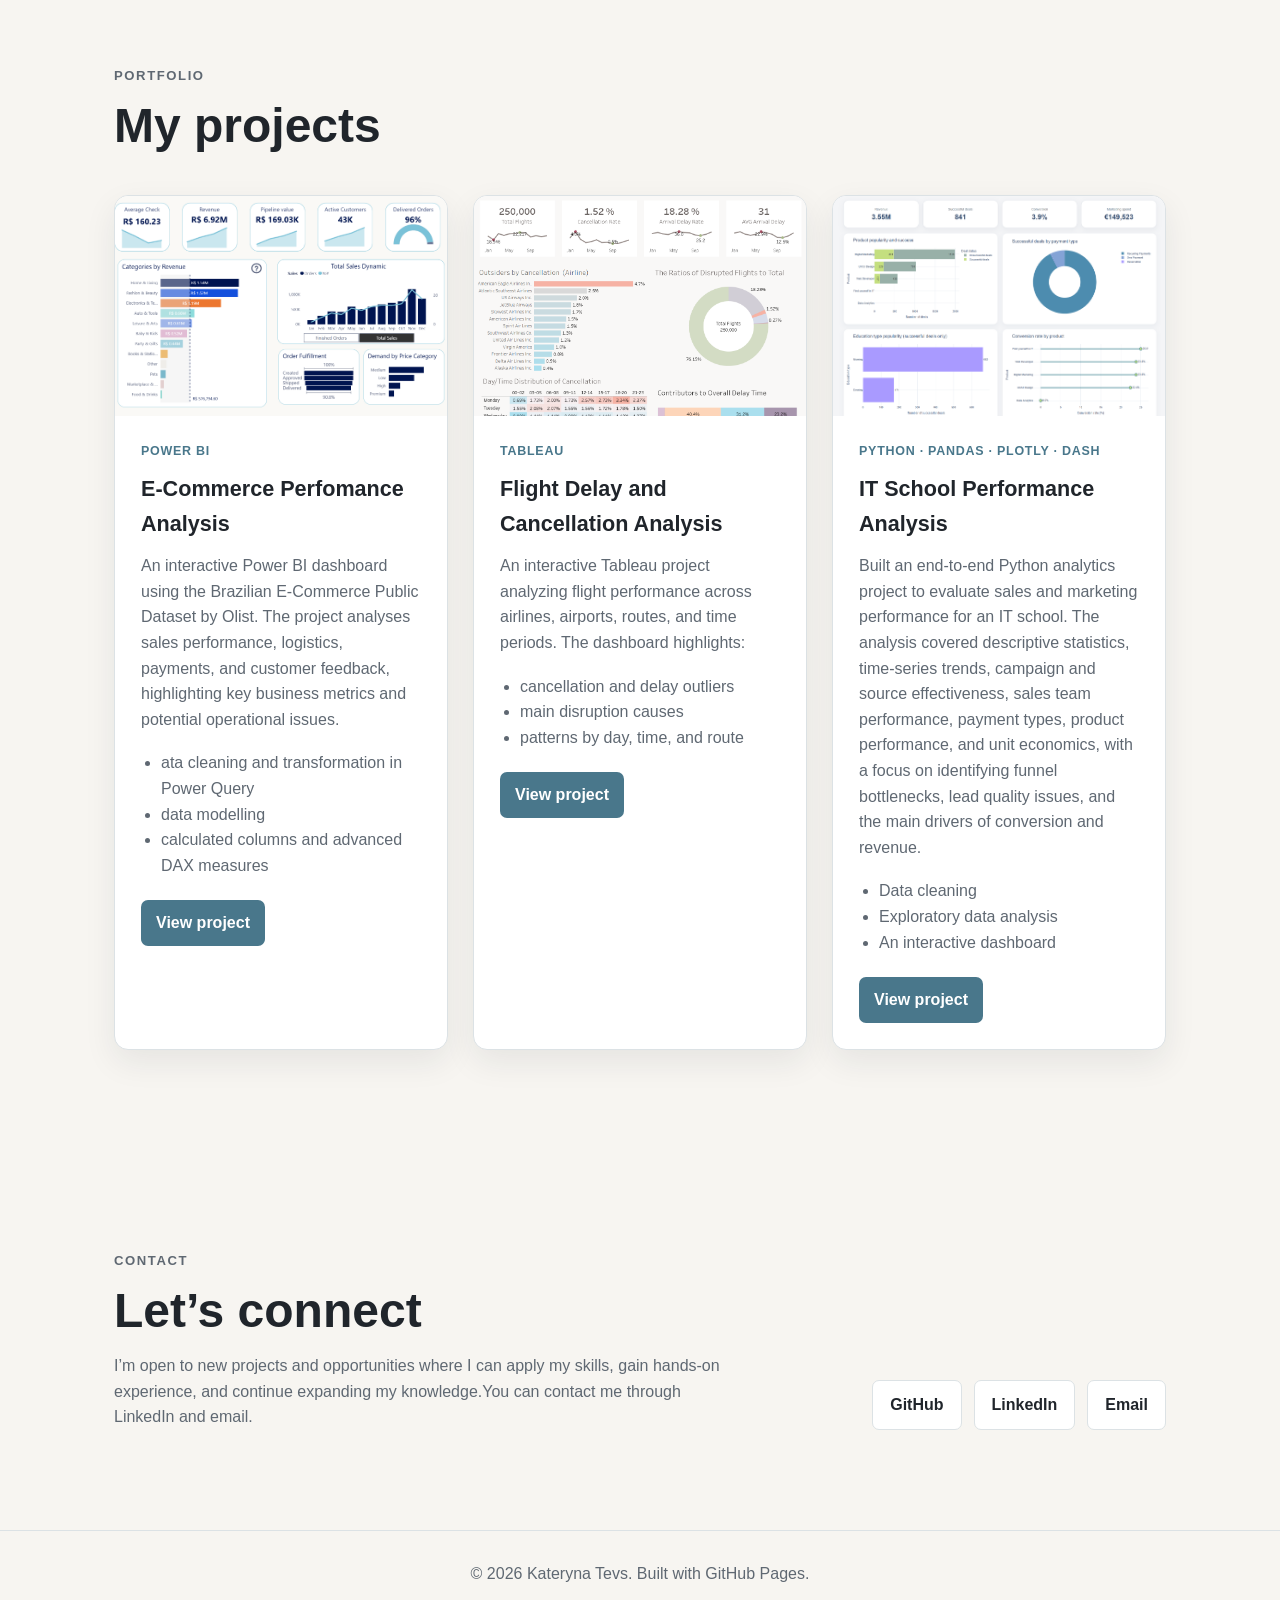
==== commit 79751fe8: "Update index.html" ====
--- a/index.html
+++ b/index.html
@@ -99,7 +99,7 @@
                 <article class="project-card">
                     <img
                         class="project-image"
-                        src="images/tableau/powerbi_preview.png"
+                        src="images/powerbi/powerbi_preview.png"
                         alt="Power BI dashboard overview"
                     >
 
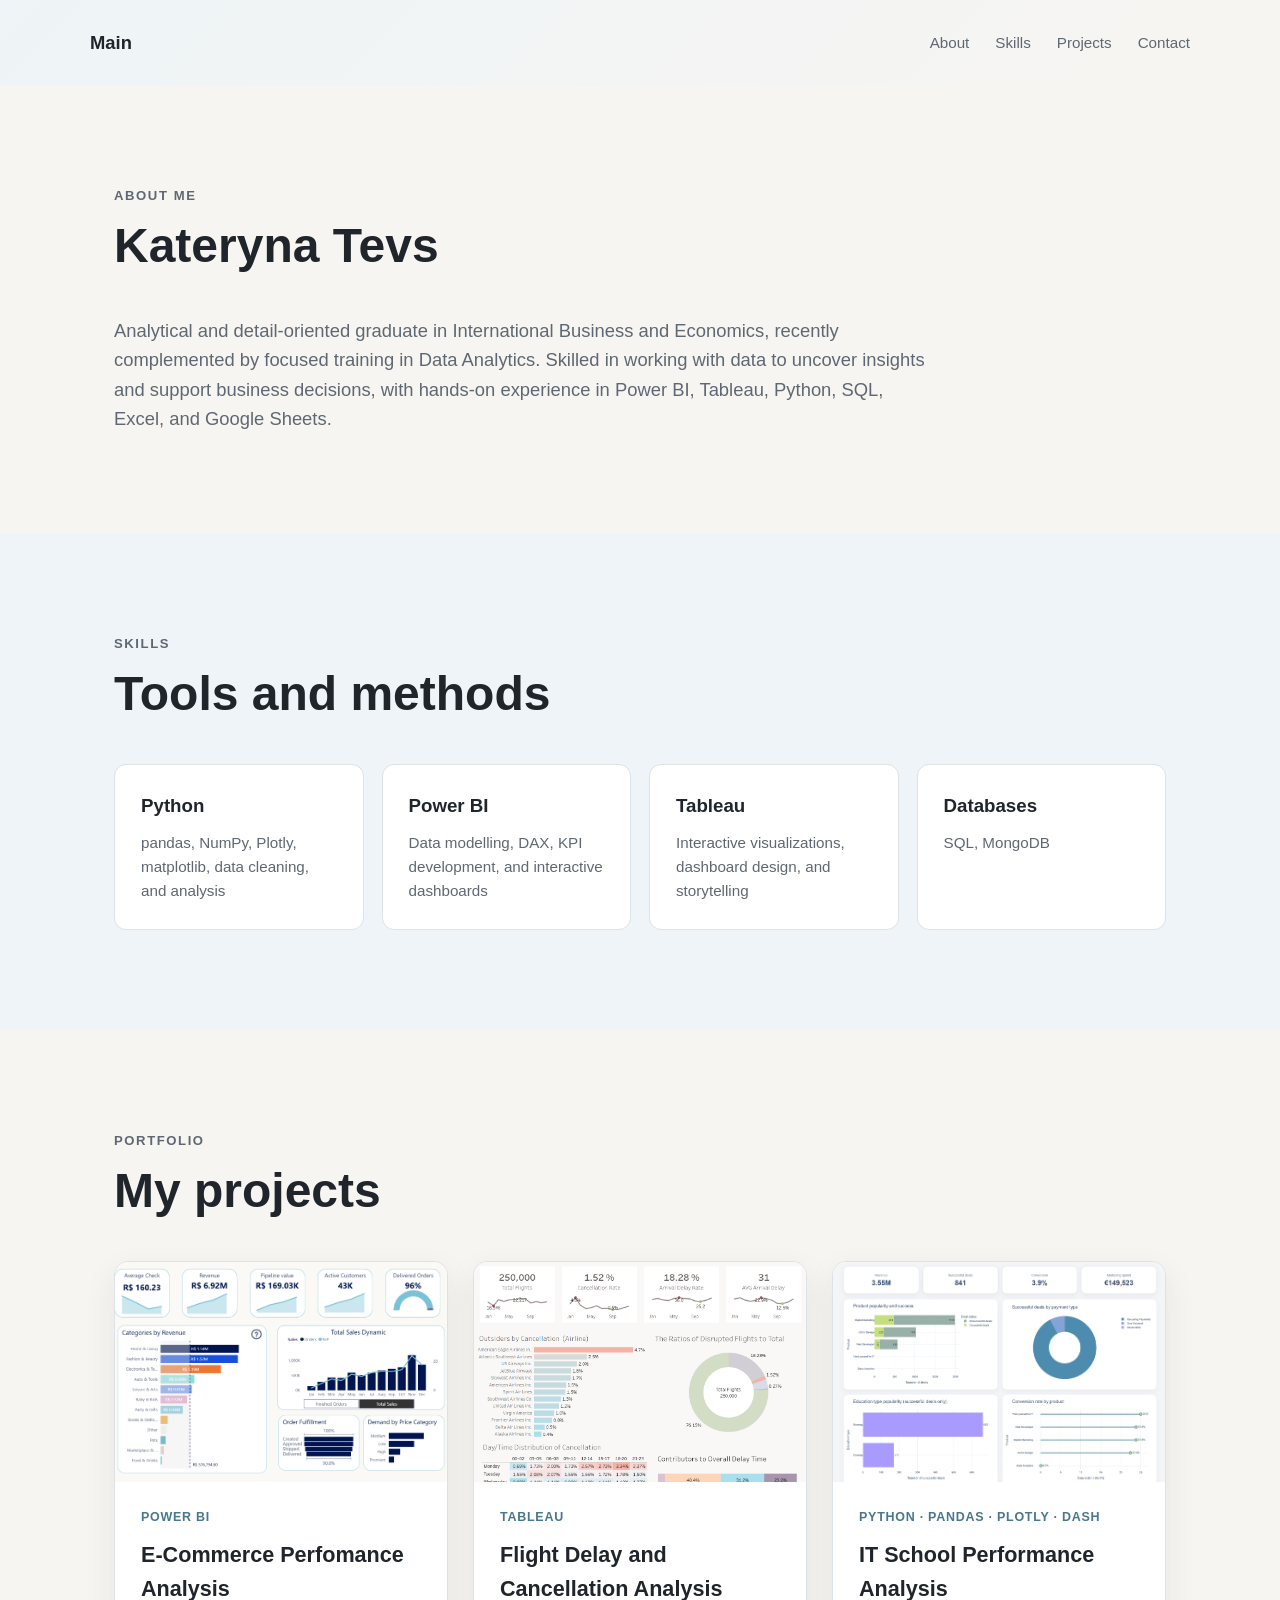
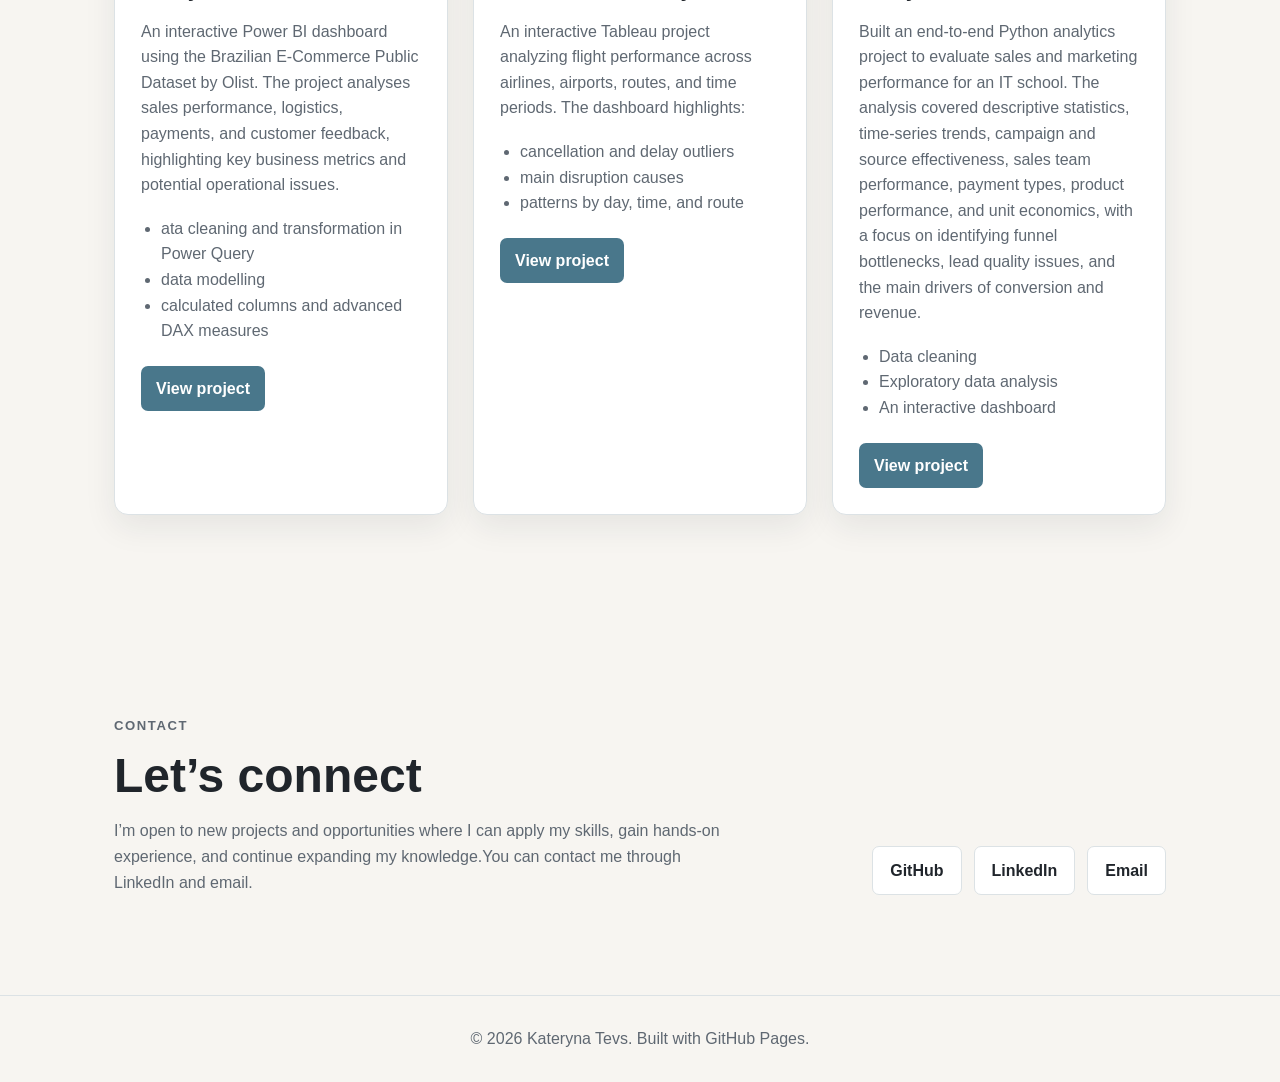
==== commit d146aff0: "Update index.html" ====
--- a/index.html
+++ b/index.html
@@ -22,7 +22,7 @@
 
     <header class="hero">
         <nav class="navigation">
-            <a class="logo" href="#">Kateryna Tevs</a>
+            <a class="logo" href="#">Main</a>
 
             <div class="navigation-links">
                 <a href="#about">About</a>
--- a/style.css
+++ b/style.css
@@ -72,7 +72,6 @@
 /* Homepage hero */
 
 .hero {
-    min-height: 620px;
     padding: 0 24px;
     background:
         linear-gradient(
@@ -275,7 +274,12 @@
     margin: 18px 0 22px 20px;
     color: var(--muted);
 }
-
+.project-actions {
+    display: flex;
+    flex-wrap: wrap;
+    gap: 12px;
+    margin-top: 28px;
+}
 .coming-soon {
     display: inline-block;
     padding: 9px 13px;
